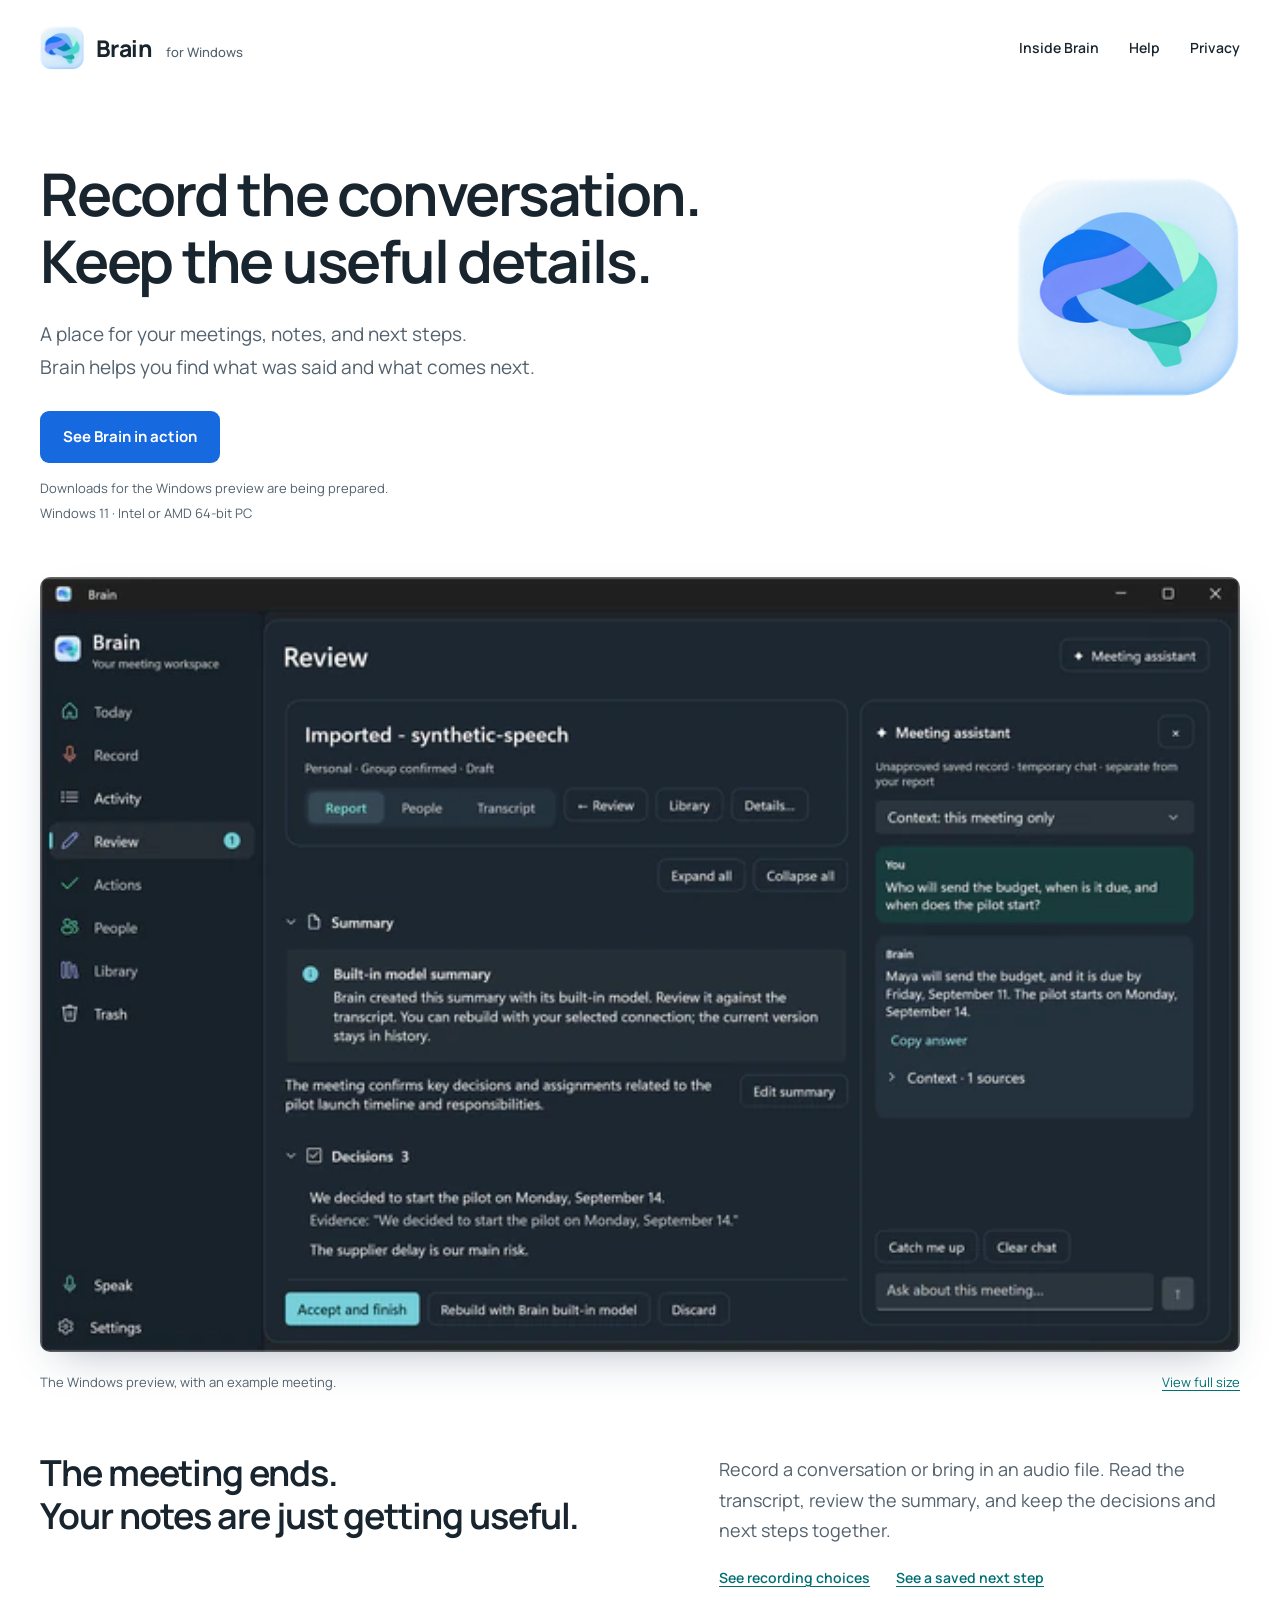
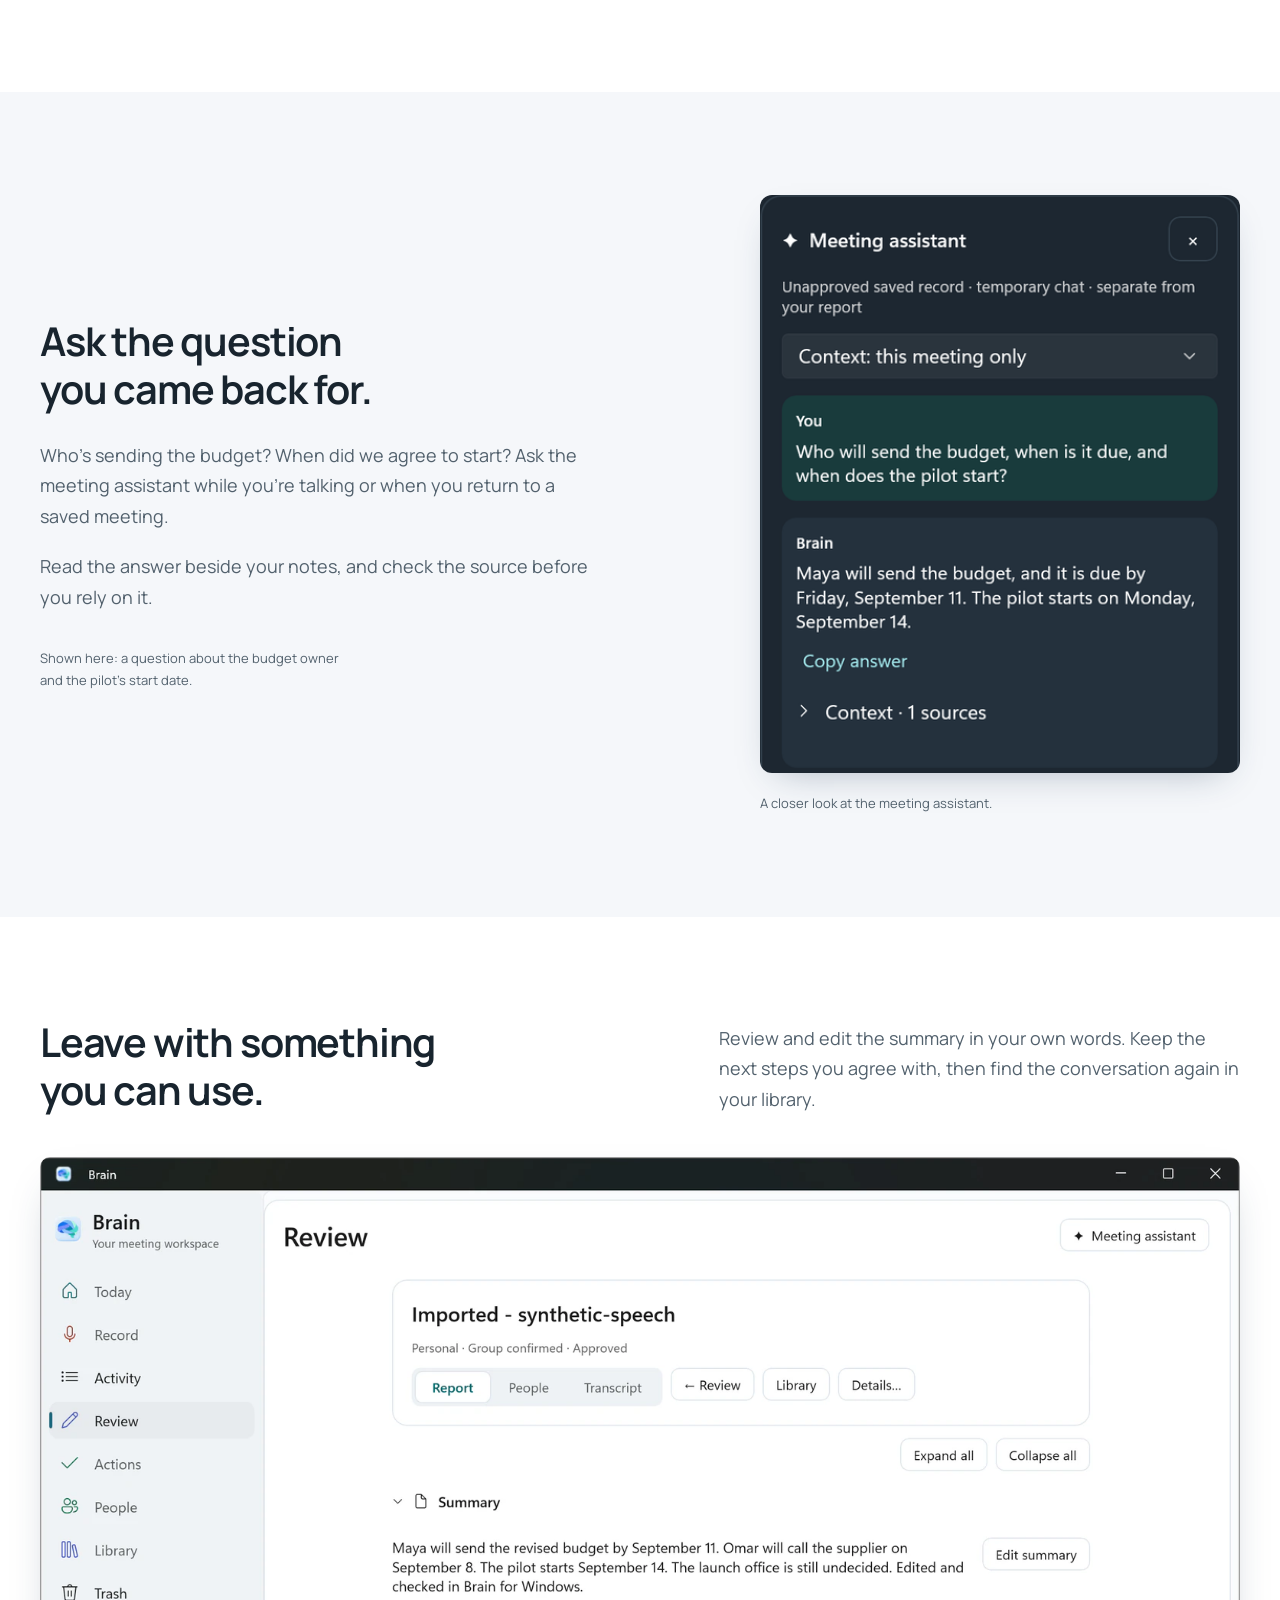
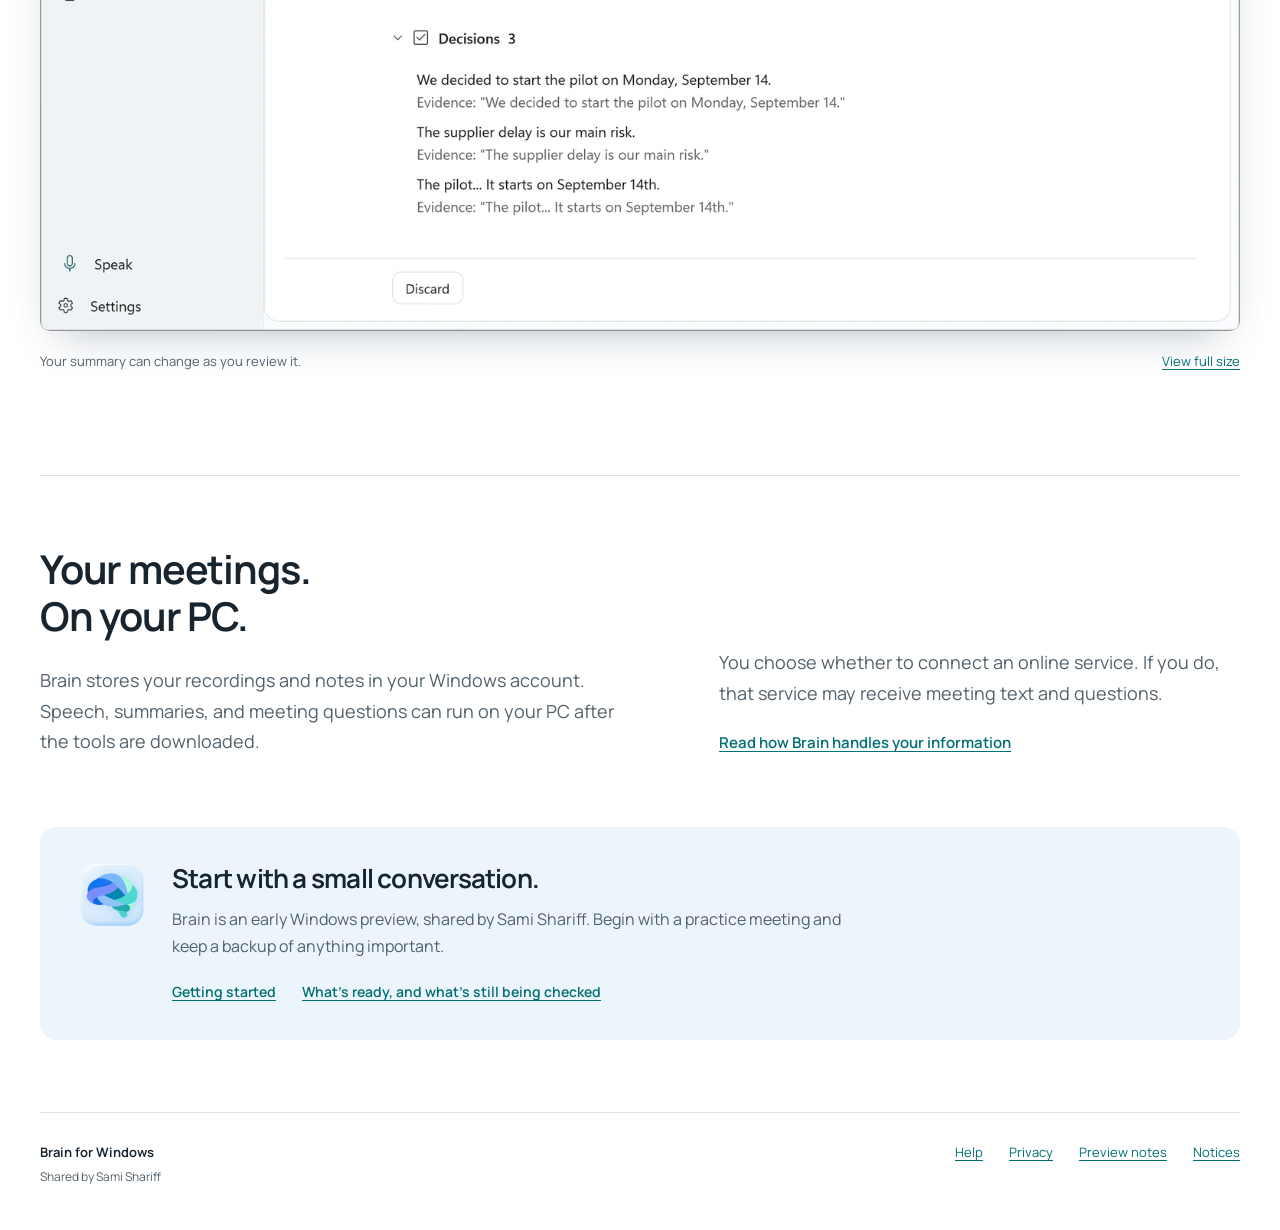
==== index.html @ d519afa0 "Showcase Brain with original branding and real Windows screenshots" ====
<!doctype html>
<html lang="en">
<head>
  <meta charset="utf-8">
  <meta name="viewport" content="width=device-width,initial-scale=1">
  <meta name="color-scheme" content="light">
  <meta name="theme-color" content="#FFFFFF">
  <meta name="description" content="Record conversations, review the notes, and ask your meetings a question. Meet Brain, your meeting workspace for Windows.">
  <meta property="og:title" content="Brain for Windows">
  <meta property="og:description" content="Record the conversation. Keep the useful details. A look inside Brain for Windows.">
  <meta property="og:type" content="website">
  <meta property="og:url" content="https://samishariff.github.io/Brain-Windows-Releases/">
  <meta property="og:image" content="https://samishariff.github.io/Brain-Windows-Releases/assets/brain-social.png">
  <meta property="og:image:alt" content="The blue and teal Brain logo beside Brain for Windows">
  <meta name="twitter:card" content="summary_large_image">
  <title>Brain for Windows — Your meeting workspace</title>
  <link rel="icon" type="image/png" sizes="32x32" href="assets/favicon-32.png">
  <link rel="apple-touch-icon" href="assets/apple-touch-icon.png">
  <link rel="preload" href="assets/manrope-variable.woff2" as="font" type="font/woff2" crossorigin>
  <link rel="stylesheet" href="style.css">
</head>
<body data-site-mode="holding">
  <a class="skip-link" href="#main">Skip to content</a>
  <header class="site-header wrap">
    <a class="brand" href="index.html" aria-label="Brain for Windows home"><img src="assets/brain-icon-96.png" width="44" height="44" alt=""><span>Brain <span class="brand-platform">for Windows</span></span></a>
    <nav aria-label="Main navigation"><a href="#inside-brain">Inside Brain</a><a href="help.html">Help</a><a href="privacy.html">Privacy</a></nav>
  </header>
  <main id="main">
    <div class="wrap"></div>
    <section class="hero wrap" aria-labelledby="hero-title">
      <div class="hero-copy">
        <h1 id="hero-title">Record the conversation.<br>Keep the useful details.</h1>
        <p class="hero-intro">A place for your meetings, notes, and next steps.<br class="desktop-break"> Brain helps you find what was said and what comes next.</p>
        <div class="hero-actions"><a class="button" href="index.html#inside-brain">See Brain in action</a></div>
        <div class="release-state"><p class="release-status">Downloads for the Windows preview are being prepared.</p><p class="muted">Windows 11 &middot; Intel or AMD 64-bit PC</p></div>
      </div>
      <img class="hero-logo" src="assets/brain-icon-512.png" srcset="assets/brain-icon-256.png 256w, assets/brain-icon-512.png 512w" sizes="(max-width: 700px) 112px, 224px" width="224" height="224" alt="Brain’s blue and teal ribbon logo" fetchpriority="high">
    </section>
    <section class="product-view wrap" id="inside-brain" aria-label="Inside Brain for Windows">
      <figure class="app-figure">
        <a class="screenshot-link" href="assets/meeting-chat-1568.webp" aria-label="Open the full-size screenshot of Brain’s meeting report and chat">
          <img class="app-screenshot" src="assets/meeting-chat-1000.webp" srcset="assets/meeting-chat-640.webp 640w, assets/meeting-chat-1000.webp 1000w, assets/meeting-chat-1568.webp 1568w" sizes="(max-width: 1248px) calc(100vw - 48px), 1200px" width="1568" height="1012" alt="Brain’s Windows app with a meeting summary, decisions, and a chat answer identifying who will send the budget and when it is due." fetchpriority="high">
        </a>
        <figcaption><span>The Windows preview, with an example meeting.</span><a href="assets/meeting-chat-1568.webp">View full size</a></figcaption>
      </figure>
      <div class="product-intro">
        <h2>The meeting ends.<br>Your notes are just getting useful.</h2>
        <div><p>Record a conversation or bring in an audio file. Read the transcript, review the summary, and keep the decisions and next steps together.</p><div class="closing-links"><a href="assets/meeting-record-1568.webp">See recording choices</a><a href="assets/meeting-actions-1568.webp">See a saved next step</a></div></div>
      </div>
    </section>
    <section class="chat-section" aria-labelledby="chat-title">
      <div class="feature-layout wrap">
        <div class="feature-copy">
          <h2 id="chat-title">Ask the question<br>you came back for.</h2>
          <p>Who’s sending the budget? When did we agree to start? Ask the meeting assistant while you’re talking or when you return to a saved meeting.</p>
          <p>Read the answer beside your notes, and check the source before you rely on it.</p>
          <p class="detail-caption">Shown here: a question about the budget owner and the pilot’s start date.</p>
        </div>
        <figure class="detail-figure">
          <a class="screenshot-link" href="assets/meeting-chat-detail.webp" aria-label="Open a full-size detail of the meeting assistant"><img class="chat-detail" src="assets/meeting-chat-detail.webp" width="458" height="552" alt="An example meeting question and Brain’s answer: Maya will send the budget by September 11; the pilot starts September 14." loading="lazy" decoding="async"></a>
          <figcaption>A closer look at the meeting assistant.</figcaption>
        </figure>
      </div>
    </section>
    <section class="notes-section wrap" aria-labelledby="notes-title">
      <div class="section-heading"><h2 id="notes-title">Leave with something<br>you can use.</h2><p>Review and edit the summary in your own words. Keep the next steps you agree with, then find the conversation again in your library.</p></div>
      <figure class="app-figure summary-figure">
        <a class="screenshot-link" href="assets/meeting-summary-1568.webp" aria-label="Open the full-size screenshot of a saved meeting summary"><img class="app-screenshot" src="assets/meeting-summary-1000.webp" srcset="assets/meeting-summary-640.webp 640w, assets/meeting-summary-1000.webp 1000w, assets/meeting-summary-1568.webp 1568w" sizes="(max-width: 1248px) calc(100vw - 48px), 1200px" width="1568" height="1012" alt="A saved example meeting in Brain, with an editable summary and decisions linked to transcript evidence." loading="lazy" decoding="async"></a>
        <figcaption><span>Your summary can change as you review it.</span><a href="assets/meeting-summary-1568.webp">View full size</a></figcaption>
      </figure>
    </section>
    <section class="privacy-section wrap" aria-labelledby="privacy-title">
      <div><h2 id="privacy-title">Your meetings.<br>On your PC.</h2><p>Brain stores your recordings and notes in your Windows account. Speech, summaries, and meeting questions can run on your PC after the tools are downloaded.</p></div>
      <div class="privacy-detail"><p>You choose whether to connect an online service. If you do, that service may receive meeting text and questions.</p><a class="text-link" href="privacy.html">Read how Brain handles your information</a></div>
    </section>
    <section class="closing-section wrap" aria-labelledby="start-title">
      <img src="assets/brain-icon-96.png" width="64" height="64" alt="" loading="lazy">
      <div><h2 id="start-title">Start with a small conversation.</h2><p>Brain is an early Windows preview, shared by Sami Shariff. Begin with a practice meeting and keep a backup of anything important.</p><div class="closing-links"><a href="help.html">Getting started</a><a href="release-notes.html">What’s ready, and what’s still being checked</a></div></div>
    </section>
  </main>
  <footer class="site-footer wrap"><p>Brain for Windows<span>Shared by Sami Shariff</span></p><nav aria-label="Footer navigation"><a href="help.html">Help</a><a href="privacy.html">Privacy</a><a href="release-notes.html">Preview notes</a><a href="THIRD_PARTY_NOTICES.md">Notices</a></nav></footer>
</body>
</html>
---- style.css ----
@font-face {
  font-family: Manrope;
  src: url("assets/manrope-variable.woff2") format("woff2");
  font-weight: 200 800;
  font-style: normal;
  font-display: swap;
}
:root {
  color-scheme: light;
  font-family: Manrope, "Segoe UI", sans-serif;
  color: #18242e;
  background: #fff;
  font-synthesis: none;
  --ink: #18242e;
  --muted: #52616d;
  --blue: #1769e0;
  --teal: #006f73;
  --line: #dce3e9;
  --wash: #f5f7fa;
  --space: clamp(64px, 8vw, 112px);
  scroll-padding-top: 24px;
  scrollbar-color: #97a7b5 #f5f7fa;
}
* { box-sizing: border-box; }
body { margin: 0; font-size: 18px; line-height: 1.7; }
::selection { color: #112a45; background: #cce3ff; }
img { display: block; max-width: 100%; height: auto; }
a { color: var(--teal); text-underline-offset: .22em; text-decoration-thickness: 1px; }
a:hover { color: #134faf; }
a:focus-visible, summary:focus-visible { outline: 3px solid var(--blue); outline-offset: 5px; border-radius: 4px; }
p, h1, h2, h3, figure { margin: 0; }
p { max-width: 68ch; }
h1, h2, h3 { text-wrap: balance; }
h1 { font-size: clamp(42px, 4.6vw, 64px); line-height: 1.14; letter-spacing: -.038em; font-weight: 650; }
h2 { font-size: clamp(30px, 3.1vw, 44px); line-height: 1.2; letter-spacing: -.03em; font-weight: 650; }
h3 { font-size: 23px; line-height: 1.35; letter-spacing: -.02em; font-weight: 650; }
.wrap { width: min(1200px, calc(100% - 80px)); margin-inline: auto; }
.skip-link { position: absolute; z-index: 10; left: 24px; top: -100px; padding: 10px 18px; background: #fff; }
.skip-link:focus { top: 12px; }
.site-header { min-height: 96px; display: flex; align-items: center; justify-content: space-between; gap: 28px; }
.brand { display: flex; align-items: center; gap: 12px; color: var(--ink); text-decoration: none; font-size: 23px; line-height: 1.25; font-weight: 750; letter-spacing: -.025em; flex-shrink: 0; }
.brand img { flex-shrink: 0; }
.brand-platform { font-size: 13px; font-weight: 500; letter-spacing: 0; color: var(--muted); margin-left: 9px; }
.site-header nav { display: flex; align-items: center; gap: 30px; font-size: 14px; font-weight: 600; }
.site-header nav a { display: inline-flex; min-height: 44px; align-items: center; color: var(--ink); text-decoration: none; }
.site-header nav a:hover, .site-header nav a[aria-current="page"] { color: var(--blue); text-decoration: underline; }
.hero { display: grid; grid-template-columns: minmax(0, 1fr) 224px; gap: 56px; align-items: start; padding-block: 64px 54px; }
.hero-logo { margin-top: 16px; }
.hero-intro { color: var(--muted); font-size: 19px; line-height: 1.7; margin-top: 24px; max-width: 660px; }
.hero-actions { display: flex; align-items: center; flex-wrap: wrap; gap: 18px; margin-top: 28px; }
.button { display: inline-flex; align-items: center; justify-content: center; min-height: 52px; padding: 12px 23px; color: #fff; background: var(--blue); border-radius: 9px; text-decoration: none; font-size: 15px; line-height: 1.6; font-weight: 700; transition: background-color 140ms ease-out; }
.button:hover { color: #fff; background: #1355b7; }
.button.unavailable { background: #e6edf5; color: #43556a; }
.release-state { margin-top: 15px; color: var(--muted); font-size: 13px; line-height: 1.6; }
.release-state p + p { margin-top: 4px; }
.release-state .version-details { font-size: 12px; }
.preview-notice { margin-block: 20px; padding: 20px 24px; border-radius: 12px; background: #eef4fc; color: #254567; font-size: 15px; }
.preview-notice strong { display: block; margin-bottom: 5px; }
.product-view { scroll-margin-top: 24px; }
.screenshot-link { display: block; border-radius: 10px; }
.app-screenshot { width: 100%; border-radius: 10px; box-shadow: 0 18px 42px -20px #213a5860; }
figcaption { display: flex; justify-content: space-between; flex-wrap: wrap; column-gap: 20px; row-gap: 8px; margin-top: 20px; color: var(--muted); font-size: 13px; line-height: 1.65; }
figcaption a { flex-shrink: 0; }
.product-intro { display: grid; grid-template-columns: 1.15fr 1fr; gap: 80px; align-items: start; padding-block: 58px var(--space); }
.product-intro h2 { font-size: clamp(28px, 2.8vw, 37px); }
.product-intro p { color: var(--muted); padding-top: 3px; }
.chat-section { background: var(--wash); padding-block: var(--space); }
.feature-layout { display: grid; grid-template-columns: 1fr 1fr; align-items: center; gap: clamp(40px, 7vw, 110px); }
.feature-copy h2 { margin-bottom: 26px; }
.feature-copy p { color: var(--muted); }
.feature-copy p + p { margin-top: 20px; }
.feature-copy .detail-caption { font-size: 13px; max-width: 40ch; margin-top: 34px; }
.detail-figure { width: 100%; max-width: 480px; justify-self: end; }
.chat-detail { width: 100%; border-radius: 12px; box-shadow: 0 14px 36px -18px #213a5860; }
.notes-section { padding-block: var(--space); }
.section-heading { display: grid; grid-template-columns: 1.15fr 1fr; gap: 80px; align-items: end; margin-bottom: 42px; }
.section-heading p { color: var(--muted); }
.privacy-section { border-top: 1px solid var(--line); display: grid; grid-template-columns: 1.15fr 1fr; gap: 80px; padding-block: 70px; }
.privacy-section h2 { margin-bottom: 24px; }
.privacy-section p { color: var(--muted); }
.privacy-detail { align-self: end; }
.privacy-detail .text-link { display: inline-block; margin-top: 22px; font-size: 15px; font-weight: 600; }
.closing-section { display: flex; align-items: flex-start; gap: 28px; padding: 36px 40px; background: #edf5fc; border-radius: 16px; margin-bottom: 72px; }
.closing-section img { flex-shrink: 0; }
.closing-section h2 { font-size: 26px; margin-bottom: 12px; }
.closing-section p { font-size: 16px; color: var(--muted); max-width: 70ch; }
.closing-links { display: flex; flex-wrap: wrap; column-gap: 26px; row-gap: 12px; margin-top: 20px; font-size: 14px; font-weight: 600; }
.site-footer { display: flex; justify-content: space-between; align-items: flex-start; gap: 32px; border-top: 1px solid var(--line); padding-block: 28px 42px; font-size: 13px; }
.site-footer p { font-weight: 650; }
.site-footer p span { display: block; color: var(--muted); font-size: 12px; font-weight: 400; margin-top: 4px; }
.site-footer nav { display: flex; flex-wrap: wrap; column-gap: 26px; row-gap: 12px; }
.site-footer nav a { min-height: 32px; }
/* Reading pages share the identity with a quieter composition. */
.reading-header { padding-top: 64px; padding-bottom: 44px; max-width: 840px; }
.reading-header h1 { font-size: clamp(40px, 4.2vw, 58px); }
.reading-header .intro { font-size: 20px; color: var(--muted); margin-top: 23px; max-width: 57ch; }
.reading-layout { display: grid; grid-template-columns: 210px minmax(0, 1fr); column-gap: 72px; padding-bottom: 80px; }
.contents { align-self: start; position: sticky; top: 28px; padding-top: 5px; }
.contents p { font-size: 13px; font-weight: 700; margin-bottom: 12px; }
.contents nav { display: flex; flex-direction: column; align-items: flex-start; gap: 2px; }
.contents a { display: inline-flex; align-items: center; padding-block: 8px; font-size: 14px; text-decoration: none; }
.contents a:hover { text-decoration: underline; }
.reading { max-width: 760px; }
.reading section { padding-block: 34px; border-top: 1px solid var(--line); scroll-margin-top: 28px; }
.reading section:first-child { padding-top: 0; border-top: 0; }
.reading h2 { font-size: 28px; margin-bottom: 18px; }
.reading h3 { font-size: 20px; margin: 25px 0 9px; }
.reading p, .reading li { color: var(--muted); font-size: 17px; }
.reading p + p { margin-top: 17px; }
.reading strong { font-weight: 650; color: var(--ink); }
.reading ol, .reading ul { padding-left: 24px; margin: 18px 0 0; }
.reading li + li { margin-top: 12px; }
.reading .plain-note { background: var(--wash); border-radius: 12px; padding: 20px 24px; margin-top: 22px; }
.reading-header .release-state { margin-top: 22px; }
@media (min-width: 1600px) { .hero { padding-top: 76px; } }
@media (max-width: 1000px) {
  .wrap { width: calc(100% - 56px); }
  .hero { grid-template-columns: minmax(0, 1fr) 170px; gap: 32px; }
  .hero-logo { width: 170px; }
  h1 { font-size: 48px; }
  .product-intro, .section-heading, .privacy-section { gap: 40px; }
  .reading-layout { grid-template-columns: 170px minmax(0, 1fr); gap: 36px; }
  .brand-platform { display: block; font-size: 11px; margin: 2px 0 0; }
}
@media (max-width: 700px) {
  .wrap { width: calc(100% - 48px); }
  .site-header { min-height: 86px; gap: 16px; }
  .brand { font-size: 21px; gap: 8px; }
  .brand img { width: 36px; height: 36px; }
  .site-header nav { gap: 18px; font-size: 13px; }
  .site-header nav a:first-child:not([aria-current]) { display: none; }
  .hero { display: flex; flex-direction: column; gap: 24px; padding-block: 28px 40px; }
  .hero-logo { order: -1; width: 112px; height: 112px; margin-top: 0; }
  h1 { font-size: 40px; letter-spacing: -.035em; }
  .hero-intro { font-size: 17px; margin-top: 20px; }
  .desktop-break { display: none; }
  .hero-actions { margin-top: 24px; }
  .release-state { font-size: 12px; }
  .app-screenshot { border-radius: 6px; box-shadow: 0 12px 25px -15px #213a5860; }
  figcaption { margin-top: 14px; font-size: 12px; }
  .product-intro, .section-heading, .feature-layout, .privacy-section { grid-template-columns: 1fr; gap: 24px; }
  .product-intro { padding-top: 38px; }
  .product-intro p, .section-heading p, .feature-copy p, .privacy-section p { font-size: 17px; }
  .product-intro h2 { font-size: 30px; }
  .feature-layout { gap: 36px; }
  .detail-figure { max-width: 480px; justify-self: center; }
  .feature-copy .detail-caption { margin-top: 24px; }
  .section-heading { margin-bottom: 28px; }
  .privacy-section { padding-block: 48px; }
  .privacy-section h2 { margin-bottom: 20px; }
  .closing-section { gap: 20px; padding: 28px; flex-direction: column; margin-bottom: 48px; }
  .closing-section h2 { font-size: 25px; }
  .closing-section img { width: 52px; height: 52px; }
  .closing-links { flex-direction: column; gap: 14px; }
  .site-footer { flex-direction: column; gap: 22px; }
  .site-footer nav { gap: 22px; }
  .reading-header { padding-block: 36px; }
  .reading-header .intro { font-size: 18px; }
  .reading-layout { grid-template-columns: 1fr; gap: 32px; padding-bottom: 44px; }
  .contents { position: static; background: var(--wash); border-radius: 12px; padding: 20px 24px; }
  .contents nav { display: grid; grid-template-columns: 1fr 1fr; column-gap: 20px; }
  .contents a { font-size: 13px; }
  .reading section { padding-block: 28px; }
  .reading h2 { font-size: 26px; }
}
@media (max-width: 360px) {
  .wrap { width: calc(100% - 36px); }
  h1 { font-size: 35px; }
  .site-header nav { gap: 13px; }
  .hero-logo { width: 96px; height: 96px; }
  .contents nav { grid-template-columns: 1fr; }
}
@media (prefers-reduced-motion: reduce) { *, *::before, *::after { transition: none !important; scroll-behavior: auto !important; } }
@media (forced-colors: active) {
  .button { border: 1px solid ButtonText; }
  .app-screenshot, .chat-detail { border: 1px solid CanvasText; box-shadow: none; }
  .preview-notice, .closing-section, .contents { border: 1px solid CanvasText; }
}
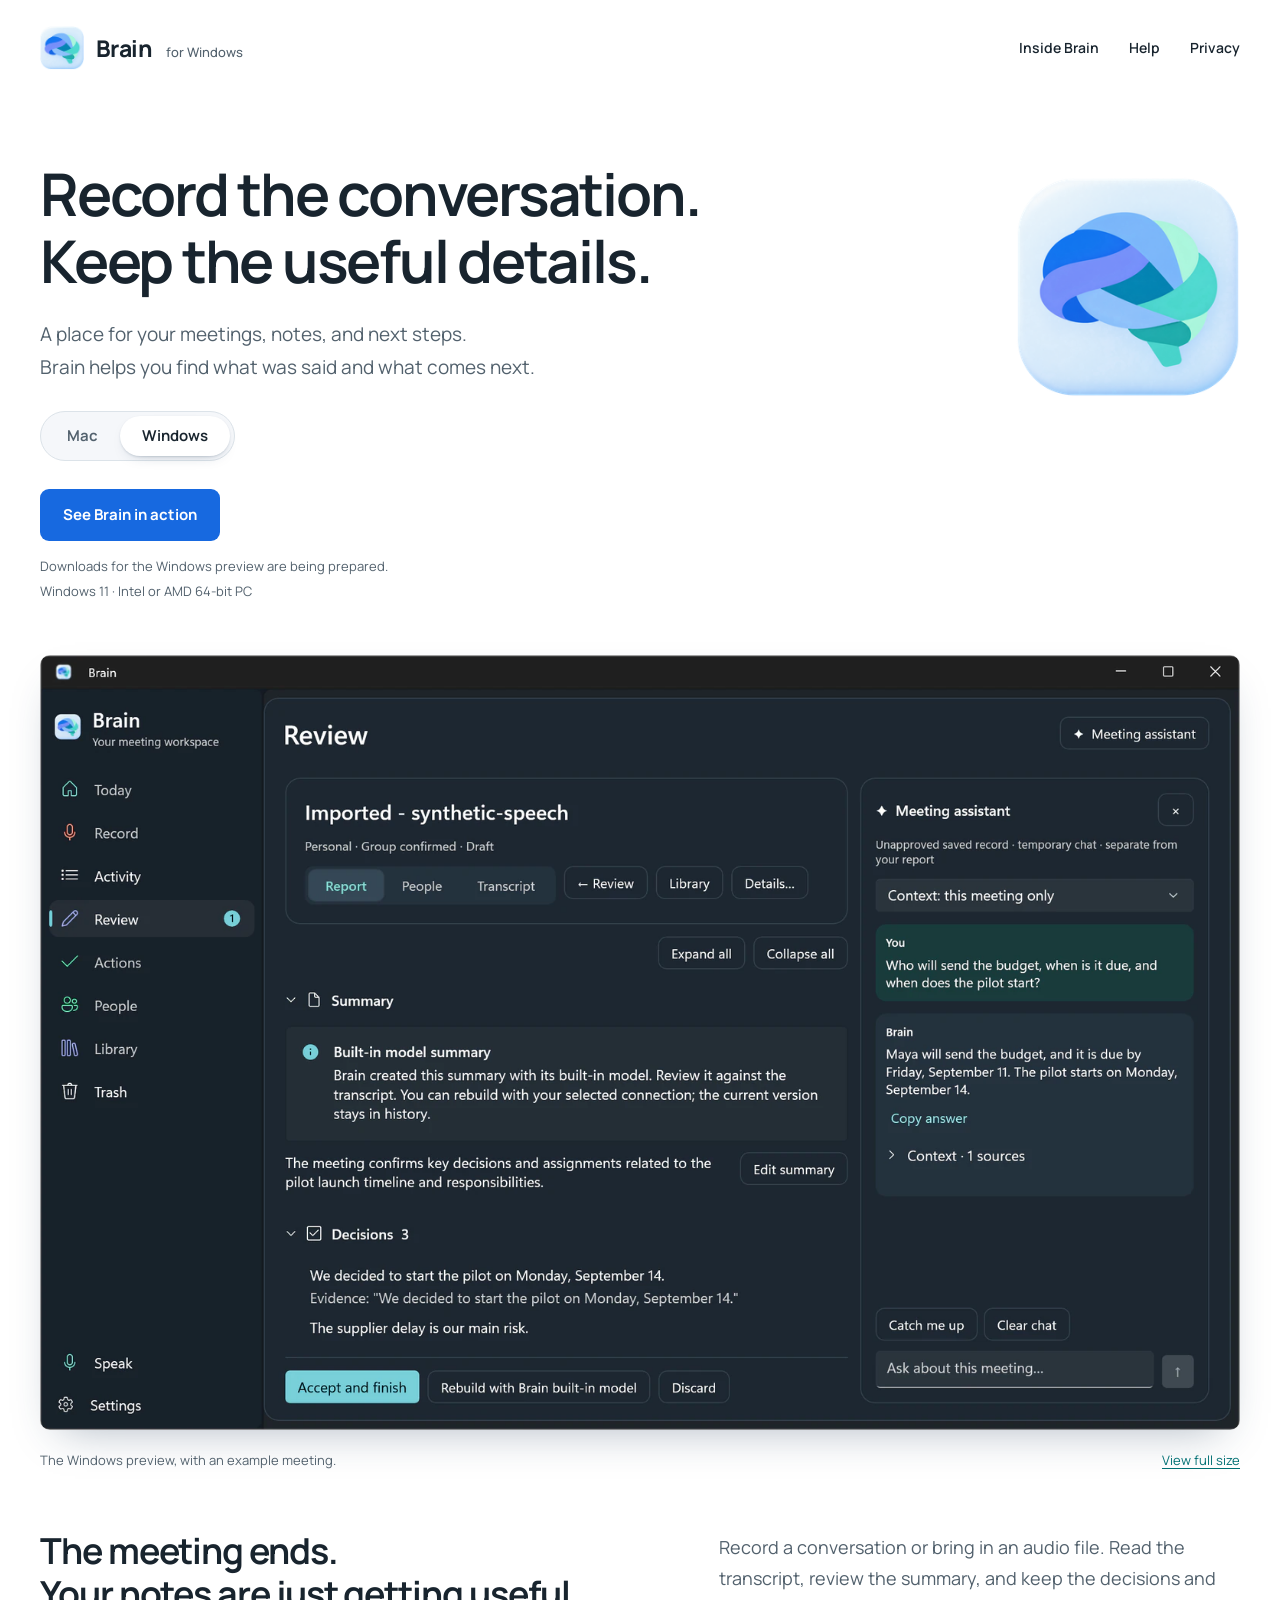
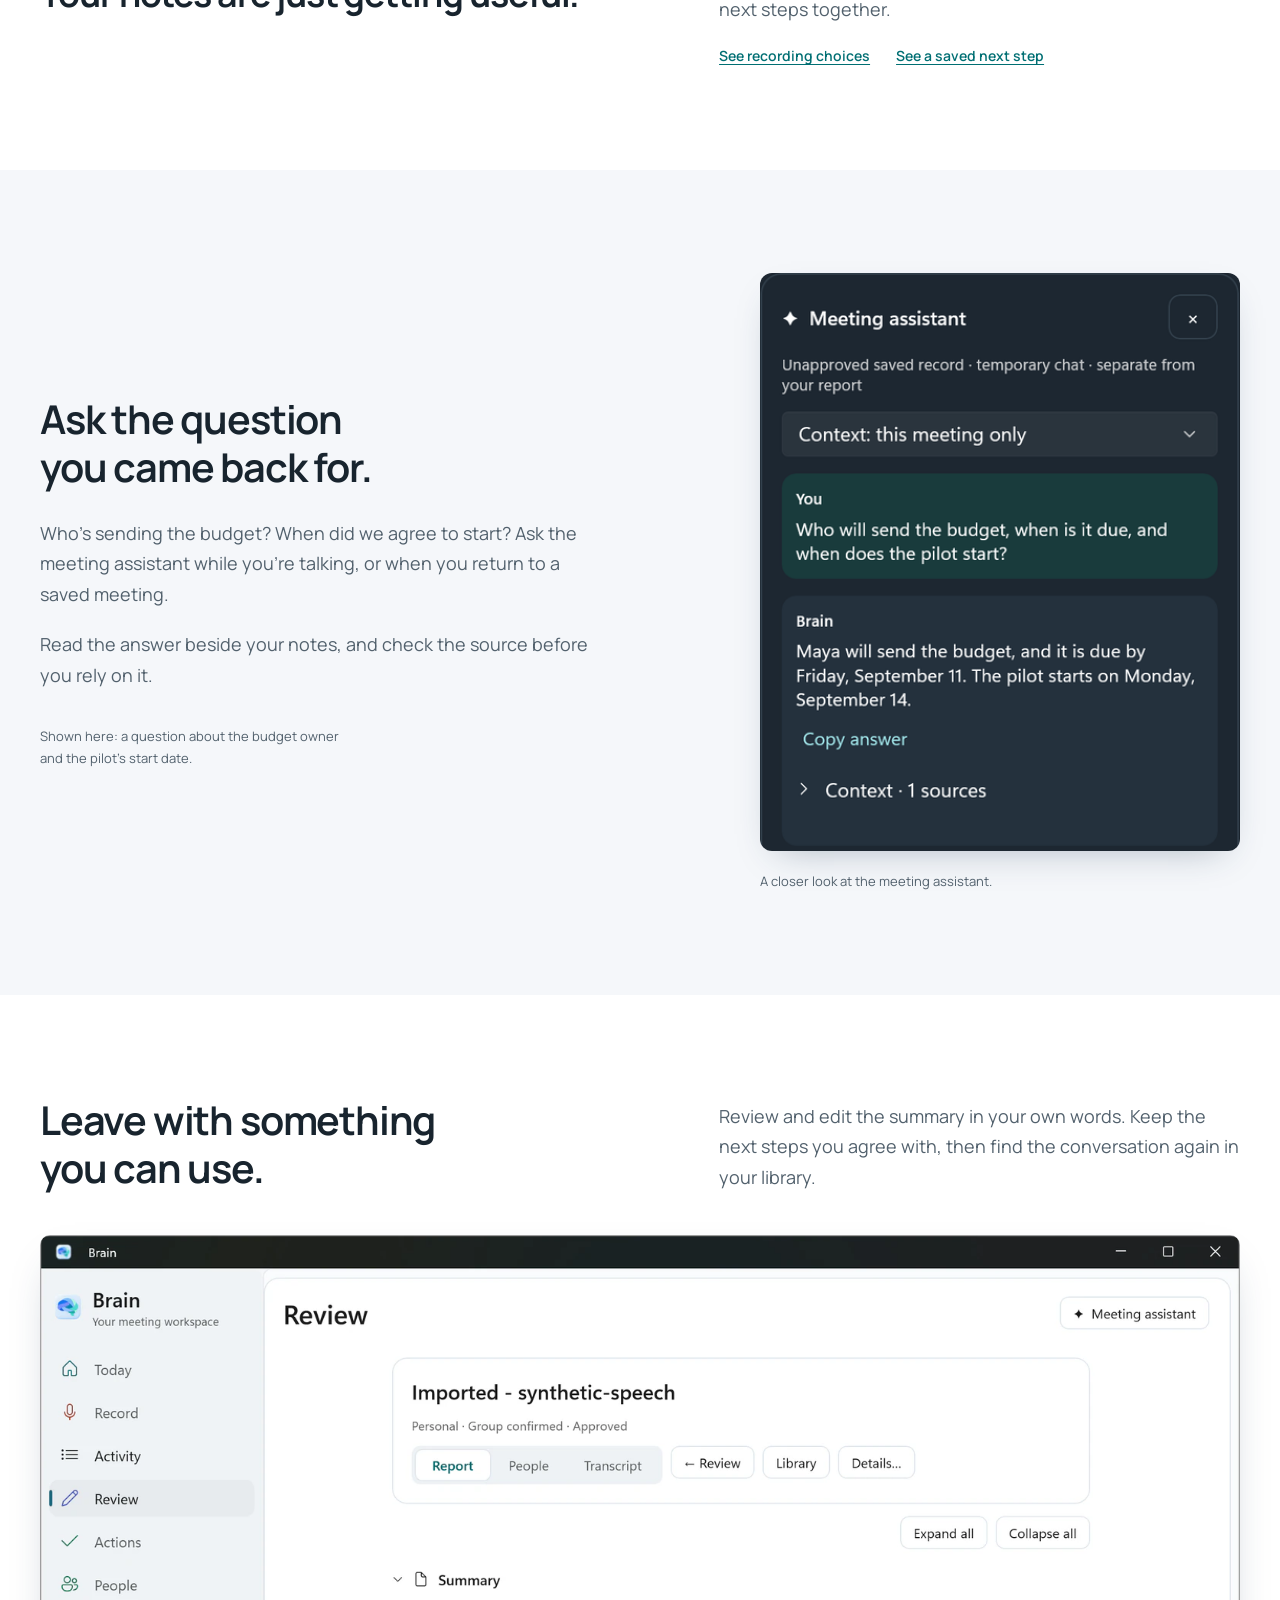
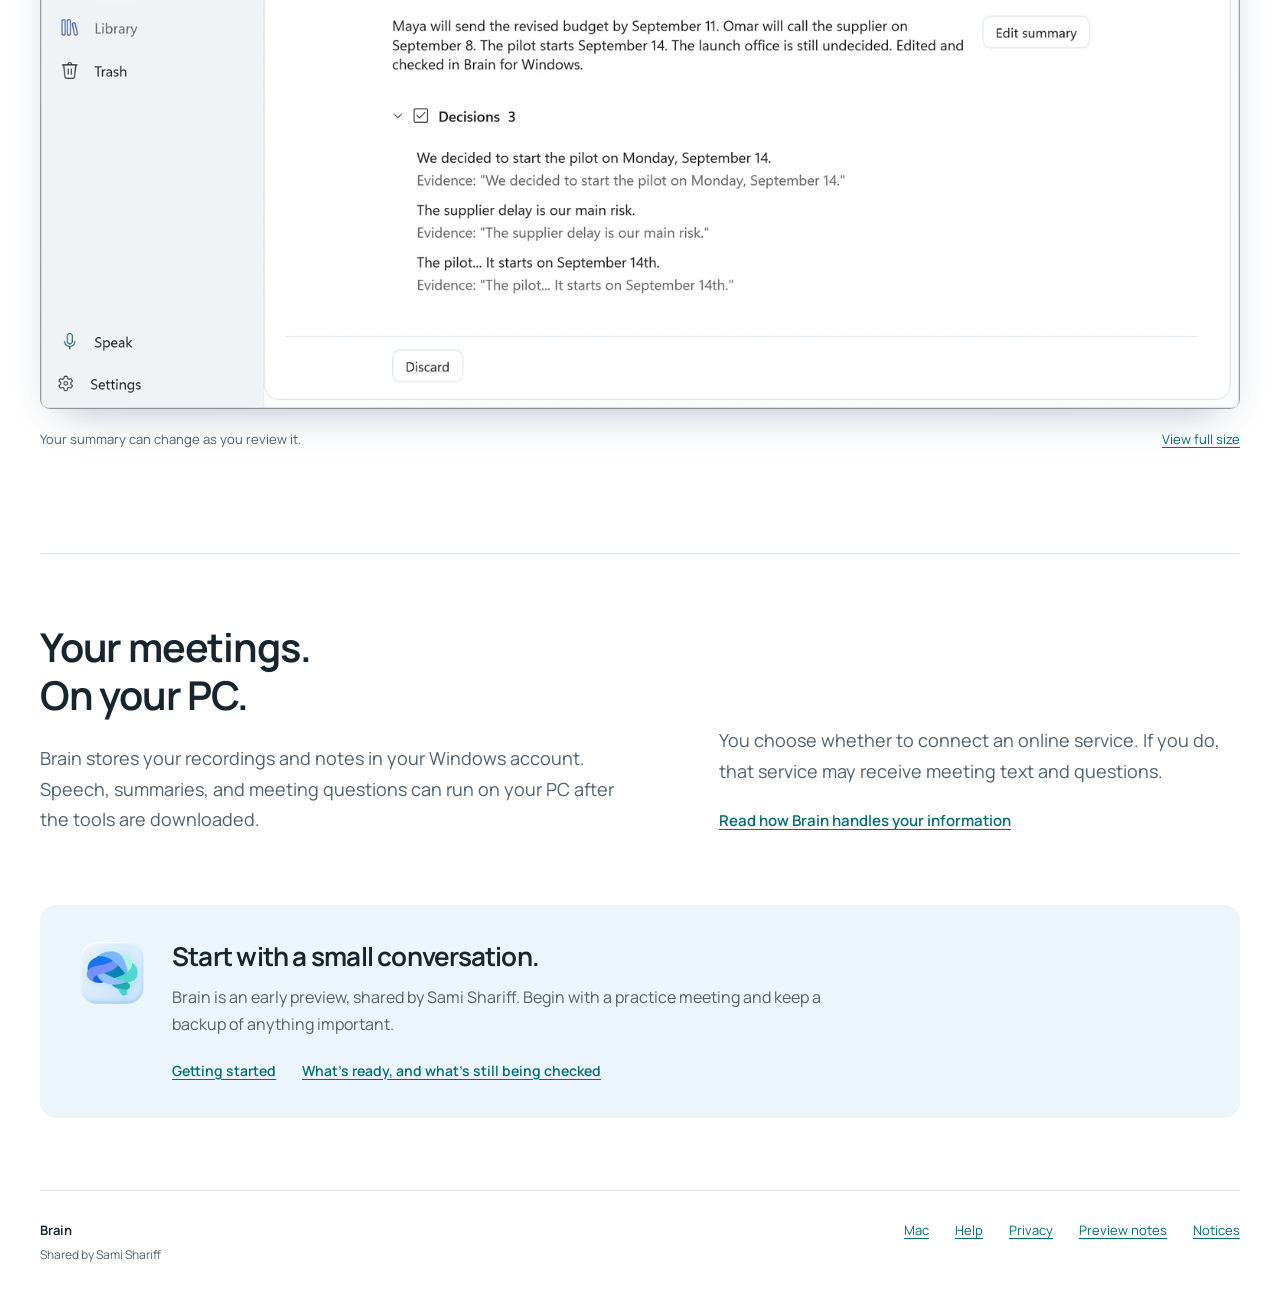
==== commit 0be82b63: "Add Brain for Mac 0.2.52: download page, Mac/Windows toggle, public release hosting The Mac app is h" ====
--- a/index.html
+++ b/index.html
@@ -5,25 +5,25 @@
   <meta name="viewport" content="width=device-width,initial-scale=1">
   <meta name="color-scheme" content="light">
   <meta name="theme-color" content="#FFFFFF">
-  <meta name="description" content="Record conversations, review the notes, and ask your meetings a question. Meet Brain, your meeting workspace for Windows.">
-  <meta property="og:title" content="Brain for Windows">
-  <meta property="og:description" content="Record the conversation. Keep the useful details. A look inside Brain for Windows.">
+  <meta name="description" content="Record conversations, review the notes, and ask your meetings a question. Meet Brain, your meeting workspace for Mac and Windows.">
+  <meta property="og:title" content="Brain — for Mac and Windows">
+  <meta property="og:description" content="Record the conversation. Keep the useful details. Brain for Mac is ready to download; the Windows preview is on its way.">
   <meta property="og:type" content="website">
   <meta property="og:url" content="https://samishariff.github.io/Brain-Windows-Releases/">
   <meta property="og:image" content="https://samishariff.github.io/Brain-Windows-Releases/assets/brain-social.png">
-  <meta property="og:image:alt" content="The blue and teal Brain logo beside Brain for Windows">
+  <meta property="og:image:alt" content="The blue and teal Brain logo">
   <meta name="twitter:card" content="summary_large_image">
-  <title>Brain for Windows — Your meeting workspace</title>
+  <title>Brain — Your meeting workspace</title>
   <link rel="icon" type="image/png" sizes="32x32" href="assets/favicon-32.png">
   <link rel="apple-touch-icon" href="assets/apple-touch-icon.png">
   <link rel="preload" href="assets/manrope-variable.woff2" as="font" type="font/woff2" crossorigin>
   <link rel="stylesheet" href="style.css">
 </head>
-<body data-site-mode="holding">
+<body data-site-mode="holding" data-platform="windows">
   <a class="skip-link" href="#main">Skip to content</a>
   <header class="site-header wrap">
-    <a class="brand" href="index.html" aria-label="Brain for Windows home"><img src="assets/brain-icon-96.png" width="44" height="44" alt=""><span>Brain <span class="brand-platform">for Windows</span></span></a>
-    <nav aria-label="Main navigation"><a href="#inside-brain">Inside Brain</a><a href="help.html">Help</a><a href="privacy.html">Privacy</a></nav>
+    <a class="brand" href="index.html" aria-label="Brain home"><img src="assets/brain-icon-96.png" width="44" height="44" alt=""><span>Brain <span class="brand-platform"><span class="platform-mac">for Mac</span><span class="platform-windows">for Windows</span></span></span></a>
+    <nav aria-label="Main navigation"><a href="#inside-brain">Inside Brain</a><a href="mac.html" class="platform-mac">Mac setup</a><a href="help.html" class="platform-windows">Help</a><a href="privacy.html">Privacy</a></nav>
   </header>
   <main id="main">
     <div class="wrap"></div>
@@ -31,13 +31,25 @@
       <div class="hero-copy">
         <h1 id="hero-title">Record the conversation.<br>Keep the useful details.</h1>
         <p class="hero-intro">A place for your meetings, notes, and next steps.<br class="desktop-break"> Brain helps you find what was said and what comes next.</p>
-        <div class="hero-actions"><a class="button" href="index.html#inside-brain">See Brain in action</a></div>
-        <div class="release-state"><p class="release-status">Downloads for the Windows preview are being prepared.</p><p class="muted">Windows 11 &middot; Intel or AMD 64-bit PC</p></div>
+        <div class="platform-toggle" role="group" aria-label="Choose your platform">
+          <button type="button" class="platform-option" data-platform-choice="mac" aria-pressed="false">Mac</button>
+          <button type="button" class="platform-option" data-platform-choice="windows" aria-pressed="true">Windows</button>
+        </div>
+        <div class="hero-actions platform-mac"><a class="button" href="https://github.com/samishariff/Brain-Windows-Releases/releases/download/mac-v0.2.52/Brain-0.2.52.dmg">Download Brain for Mac</a><a class="text-link" href="mac.html">Install guide</a></div>
+        <div class="release-state platform-mac"><p class="release-status">Version 0.2.52 &middot; Brain-0.2.52.dmg &middot; 82 MB</p><p class="muted">macOS 26 (Tahoe) or later &middot; Apple silicon Mac</p><p class="version-details">SHA-256 <code>da00b57528c2eee4fbf277e236ae8820f312a72a069d750766acdb681673e5b4</code></p></div>
+        <div class="hero-actions platform-windows"><a class="button" href="index.html#inside-brain">See Brain in action</a></div>
+        <div class="release-state platform-windows"><p class="release-status">Downloads for the Windows preview are being prepared.</p><p class="muted">Windows 11 &middot; Intel or AMD 64-bit PC</p></div>
       </div>
       <img class="hero-logo" src="assets/brain-icon-512.png" srcset="assets/brain-icon-256.png 256w, assets/brain-icon-512.png 512w" sizes="(max-width: 700px) 112px, 224px" width="224" height="224" alt="Brain’s blue and teal ribbon logo" fetchpriority="high">
     </section>
-    <section class="product-view wrap" id="inside-brain" aria-label="Inside Brain for Windows">
-      <figure class="app-figure">
+    <section class="product-view wrap" id="inside-brain" aria-label="Inside Brain">
+      <figure class="app-figure platform-mac">
+        <a class="screenshot-link" href="assets/mac-meeting-chat-1568.webp" aria-label="Open the full-size screenshot of Brain for Mac recording a Teams call with the meeting helper open">
+          <img class="app-screenshot" src="assets/mac-meeting-chat-1000.webp" srcset="assets/mac-meeting-chat-640.webp 640w, assets/mac-meeting-chat-1000.webp 1000w, assets/mac-meeting-chat-1568.webp 1568w" sizes="(max-width: 1248px) calc(100vw - 48px), 1200px" width="1568" height="1008" alt="Brain for Mac recording a Teams call: a live transcript in readable paragraphs on the left, and the meeting helper on the right catching up on the decision, an open question, and the next steps." fetchpriority="high">
+        </a>
+        <figcaption><span>Brain for Mac during a call, with an example meeting.</span><a href="assets/mac-meeting-chat-1568.webp">View full size</a></figcaption>
+      </figure>
+      <figure class="app-figure platform-windows">
         <a class="screenshot-link" href="assets/meeting-chat-1568.webp" aria-label="Open the full-size screenshot of Brain’s meeting report and chat">
           <img class="app-screenshot" src="assets/meeting-chat-1000.webp" srcset="assets/meeting-chat-640.webp 640w, assets/meeting-chat-1000.webp 1000w, assets/meeting-chat-1568.webp 1568w" sizes="(max-width: 1248px) calc(100vw - 48px), 1200px" width="1568" height="1012" alt="Brain’s Windows app with a meeting summary, decisions, and a chat answer identifying who will send the budget and when it is due." fetchpriority="high">
         </a>
@@ -45,18 +57,22 @@
       </figure>
       <div class="product-intro">
         <h2>The meeting ends.<br>Your notes are just getting useful.</h2>
-        <div><p>Record a conversation or bring in an audio file. Read the transcript, review the summary, and keep the decisions and next steps together.</p><div class="closing-links"><a href="assets/meeting-record-1568.webp">See recording choices</a><a href="assets/meeting-actions-1568.webp">See a saved next step</a></div></div>
+        <div><p>Record a conversation or bring in an audio file. Read the transcript, review the summary, and keep the decisions and next steps together.</p><div class="closing-links platform-mac"><a href="assets/mac-meeting-chat-1568.webp">See the live transcript</a><a href="assets/mac-meeting-actions-1568.webp">See a saved next step</a></div><div class="closing-links platform-windows"><a href="assets/meeting-record-1568.webp">See recording choices</a><a href="assets/meeting-actions-1568.webp">See a saved next step</a></div></div>
       </div>
     </section>
     <section class="chat-section" aria-labelledby="chat-title">
       <div class="feature-layout wrap">
         <div class="feature-copy">
           <h2 id="chat-title">Ask the question<br>you came back for.</h2>
-          <p>Who’s sending the budget? When did we agree to start? Ask the meeting assistant while you’re talking or when you return to a saved meeting.</p>
+          <p>Who’s sending the budget? When did we agree to start? Ask the meeting <span class="platform-mac">helper while the call is still going</span><span class="platform-windows">assistant while you’re talking</span>, or when you return to a saved meeting.</p>
           <p>Read the answer beside your notes, and check the source before you rely on it.</p>
-          <p class="detail-caption">Shown here: a question about the budget owner and the pilot’s start date.</p>
+          <p class="detail-caption"><span class="platform-mac">Shown here: a catch-up during a call, with the decision, the open question, and the next steps.</span><span class="platform-windows">Shown here: a question about the budget owner and the pilot’s start date.</span></p>
         </div>
-        <figure class="detail-figure">
+        <figure class="detail-figure platform-mac">
+          <a class="screenshot-link" href="assets/mac-meeting-chat-detail.webp" aria-label="Open a full-size detail of the meeting helper on Mac"><img class="chat-detail" src="assets/mac-meeting-chat-detail.webp" width="458" height="437" alt="The meeting helper on Mac answering “catch me up”: a useful next response, what to keep in mind, and a table of next steps by topic." loading="lazy" decoding="async"></a>
+          <figcaption>A closer look at the meeting helper.</figcaption>
+        </figure>
+        <figure class="detail-figure platform-windows">
           <a class="screenshot-link" href="assets/meeting-chat-detail.webp" aria-label="Open a full-size detail of the meeting assistant"><img class="chat-detail" src="assets/meeting-chat-detail.webp" width="458" height="552" alt="An example meeting question and Brain’s answer: Maya will send the budget by September 11; the pilot starts September 14." loading="lazy" decoding="async"></a>
           <figcaption>A closer look at the meeting assistant.</figcaption>
         </figure>
@@ -64,20 +80,44 @@
     </section>
     <section class="notes-section wrap" aria-labelledby="notes-title">
       <div class="section-heading"><h2 id="notes-title">Leave with something<br>you can use.</h2><p>Review and edit the summary in your own words. Keep the next steps you agree with, then find the conversation again in your library.</p></div>
-      <figure class="app-figure summary-figure">
+      <figure class="app-figure summary-figure platform-mac">
+        <a class="screenshot-link" href="assets/mac-meeting-summary-1568.webp" aria-label="Open the full-size screenshot of a meeting under review in Brain for Mac"><img class="app-screenshot" src="assets/mac-meeting-summary-1000.webp" srcset="assets/mac-meeting-summary-640.webp 640w, assets/mac-meeting-summary-1000.webp 1000w, assets/mac-meeting-summary-1568.webp 1568w" sizes="(max-width: 1248px) calc(100vw - 48px), 1200px" width="1568" height="1022" alt="An example meeting under review in Brain for Mac: an editable summary, numbered decisions with timestamps, and the accept and approval controls." loading="lazy" decoding="async"></a>
+        <figcaption><span>Your summary can change as you review it.</span><a href="assets/mac-meeting-summary-1568.webp">View full size</a></figcaption>
+      </figure>
+      <figure class="app-figure summary-figure platform-windows">
         <a class="screenshot-link" href="assets/meeting-summary-1568.webp" aria-label="Open the full-size screenshot of a saved meeting summary"><img class="app-screenshot" src="assets/meeting-summary-1000.webp" srcset="assets/meeting-summary-640.webp 640w, assets/meeting-summary-1000.webp 1000w, assets/meeting-summary-1568.webp 1568w" sizes="(max-width: 1248px) calc(100vw - 48px), 1200px" width="1568" height="1012" alt="A saved example meeting in Brain, with an editable summary and decisions linked to transcript evidence." loading="lazy" decoding="async"></a>
         <figcaption><span>Your summary can change as you review it.</span><a href="assets/meeting-summary-1568.webp">View full size</a></figcaption>
       </figure>
     </section>
     <section class="privacy-section wrap" aria-labelledby="privacy-title">
-      <div><h2 id="privacy-title">Your meetings.<br>On your PC.</h2><p>Brain stores your recordings and notes in your Windows account. Speech, summaries, and meeting questions can run on your PC after the tools are downloaded.</p></div>
+      <div><h2 id="privacy-title">Your meetings.<br>On your <span class="platform-mac">Mac</span><span class="platform-windows">PC</span>.</h2><p>Brain stores your recordings and notes in your <span class="platform-mac">Mac</span><span class="platform-windows">Windows</span> account. Speech, summaries, and meeting questions can run on your <span class="platform-mac">Mac</span><span class="platform-windows">PC</span> after the tools are downloaded.</p></div>
       <div class="privacy-detail"><p>You choose whether to connect an online service. If you do, that service may receive meeting text and questions.</p><a class="text-link" href="privacy.html">Read how Brain handles your information</a></div>
     </section>
     <section class="closing-section wrap" aria-labelledby="start-title">
       <img src="assets/brain-icon-96.png" width="64" height="64" alt="" loading="lazy">
-      <div><h2 id="start-title">Start with a small conversation.</h2><p>Brain is an early Windows preview, shared by Sami Shariff. Begin with a practice meeting and keep a backup of anything important.</p><div class="closing-links"><a href="help.html">Getting started</a><a href="release-notes.html">What’s ready, and what’s still being checked</a></div></div>
+      <div><h2 id="start-title">Start with a small conversation.</h2><p>Brain is an early preview, shared by Sami Shariff. Begin with a practice meeting and keep a backup of anything important.</p><div class="closing-links platform-mac"><a href="mac.html">Install Brain for Mac</a><a href="privacy.html">Your privacy</a></div><div class="closing-links platform-windows"><a href="help.html">Getting started</a><a href="release-notes.html">What’s ready, and what’s still being checked</a></div></div>
     </section>
   </main>
-  <footer class="site-footer wrap"><p>Brain for Windows<span>Shared by Sami Shariff</span></p><nav aria-label="Footer navigation"><a href="help.html">Help</a><a href="privacy.html">Privacy</a><a href="release-notes.html">Preview notes</a><a href="THIRD_PARTY_NOTICES.md">Notices</a></nav></footer>
+  <footer class="site-footer wrap"><p>Brain<span>Shared by Sami Shariff</span></p><nav aria-label="Footer navigation"><a href="mac.html">Mac</a><a href="help.html">Help</a><a href="privacy.html">Privacy</a><a href="release-notes.html">Preview notes</a><a href="THIRD_PARTY_NOTICES.md">Notices</a></nav></footer>
+  <script>
+  (function () {
+    var body = document.body, key = "brain-platform";
+    function apply(p) {
+      body.setAttribute("data-platform", p);
+      document.querySelectorAll("[data-platform-choice]").forEach(function (b) {
+        b.setAttribute("aria-pressed", b.getAttribute("data-platform-choice") === p ? "true" : "false");
+      });
+    }
+    var saved = null; try { saved = localStorage.getItem(key); } catch (e) {}
+    var isMac = /Mac|iPhone|iPad/.test(navigator.platform || "") || /Macintosh/.test(navigator.userAgent || "");
+    apply(saved === "mac" || saved === "windows" ? saved : (isMac ? "mac" : "windows"));
+    document.querySelectorAll("[data-platform-choice]").forEach(function (b) {
+      b.addEventListener("click", function () {
+        var p = b.getAttribute("data-platform-choice"); apply(p);
+        try { localStorage.setItem(key, p); } catch (e) {}
+      });
+    });
+  })();
+  </script>
 </body>
 </html>
--- a/style.css
+++ b/style.css
@@ -90,6 +90,17 @@
 .site-footer p span { display: block; color: var(--muted); font-size: 12px; font-weight: 400; margin-top: 4px; }
 .site-footer nav { display: flex; flex-wrap: wrap; column-gap: 26px; row-gap: 12px; }
 .site-footer nav a { min-height: 32px; }
+/* Mac / Windows: one page, one aesthetic, a segmented choice in the hero. */
+.platform-toggle { display: inline-flex; padding: 4px; margin-top: 28px; background: var(--wash); border: 1px solid var(--line); border-radius: 999px; }
+.platform-option { appearance: none; border: 0; margin: 0; min-height: 40px; padding: 8px 22px; border-radius: 999px; background: transparent; color: var(--muted); font: inherit; font-size: 15px; font-weight: 650; line-height: 1.4; cursor: pointer; transition: background-color 140ms ease-out, color 140ms ease-out; }
+.platform-option:hover { color: var(--ink); }
+.platform-option[aria-pressed="true"] { background: #fff; color: var(--ink); box-shadow: 0 1px 2px #213a5826, 0 6px 16px -10px #213a5866; }
+.platform-option:focus-visible { outline: 3px solid var(--blue); outline-offset: 2px; }
+.hero-actions .text-link { font-size: 15px; font-weight: 600; }
+.release-state code { font-family: ui-monospace, Menlo, monospace; font-size: 11px; word-break: break-all; }
+body[data-platform="mac"] .platform-windows, body[data-platform="windows"] .platform-mac { display: none !important; }
+.brand-platform .platform-mac, .brand-platform .platform-windows { display: inline; }
+@media (forced-colors: active) { .platform-toggle { border: 1px solid CanvasText; } .platform-option[aria-pressed="true"] { border: 1px solid ButtonText; } }
 /* Reading pages share the identity with a quieter composition. */
 .reading-header { padding-top: 64px; padding-bottom: 44px; max-width: 840px; }
 .reading-header h1 { font-size: clamp(40px, 4.2vw, 58px); }
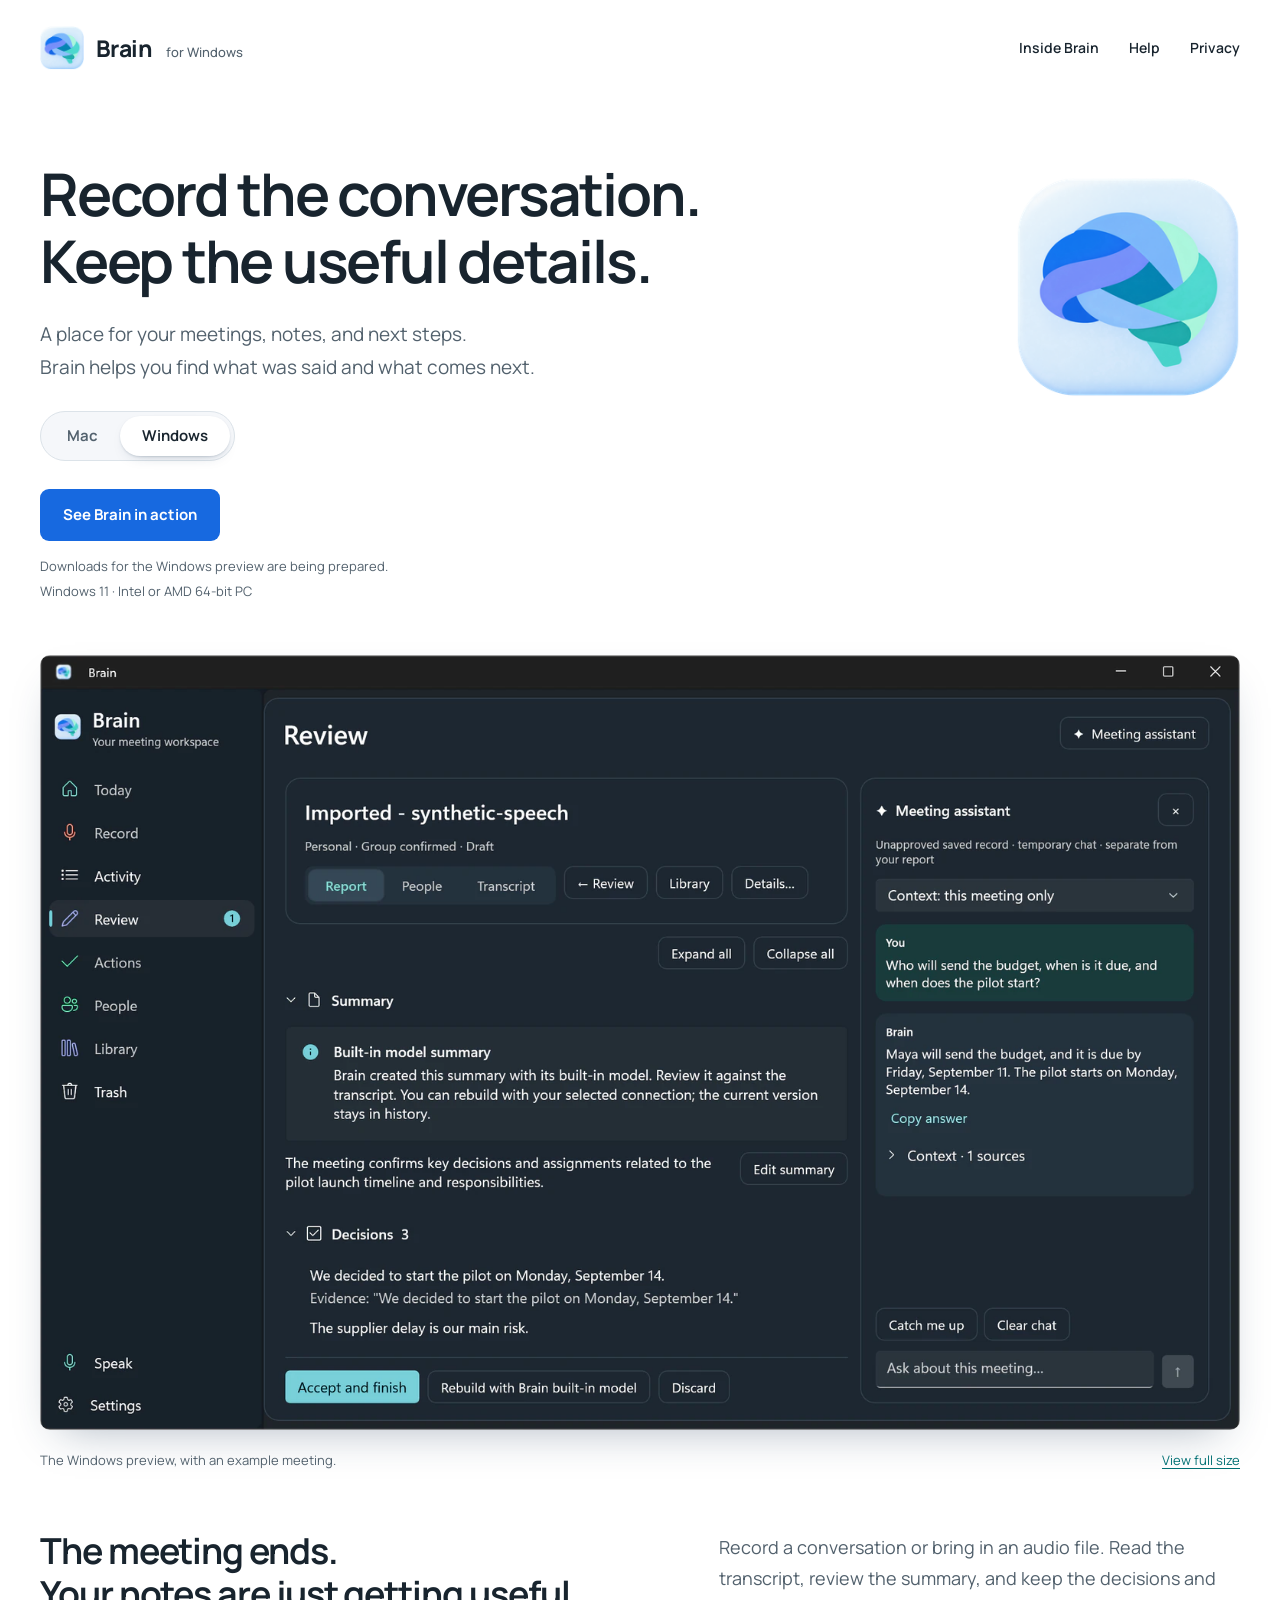
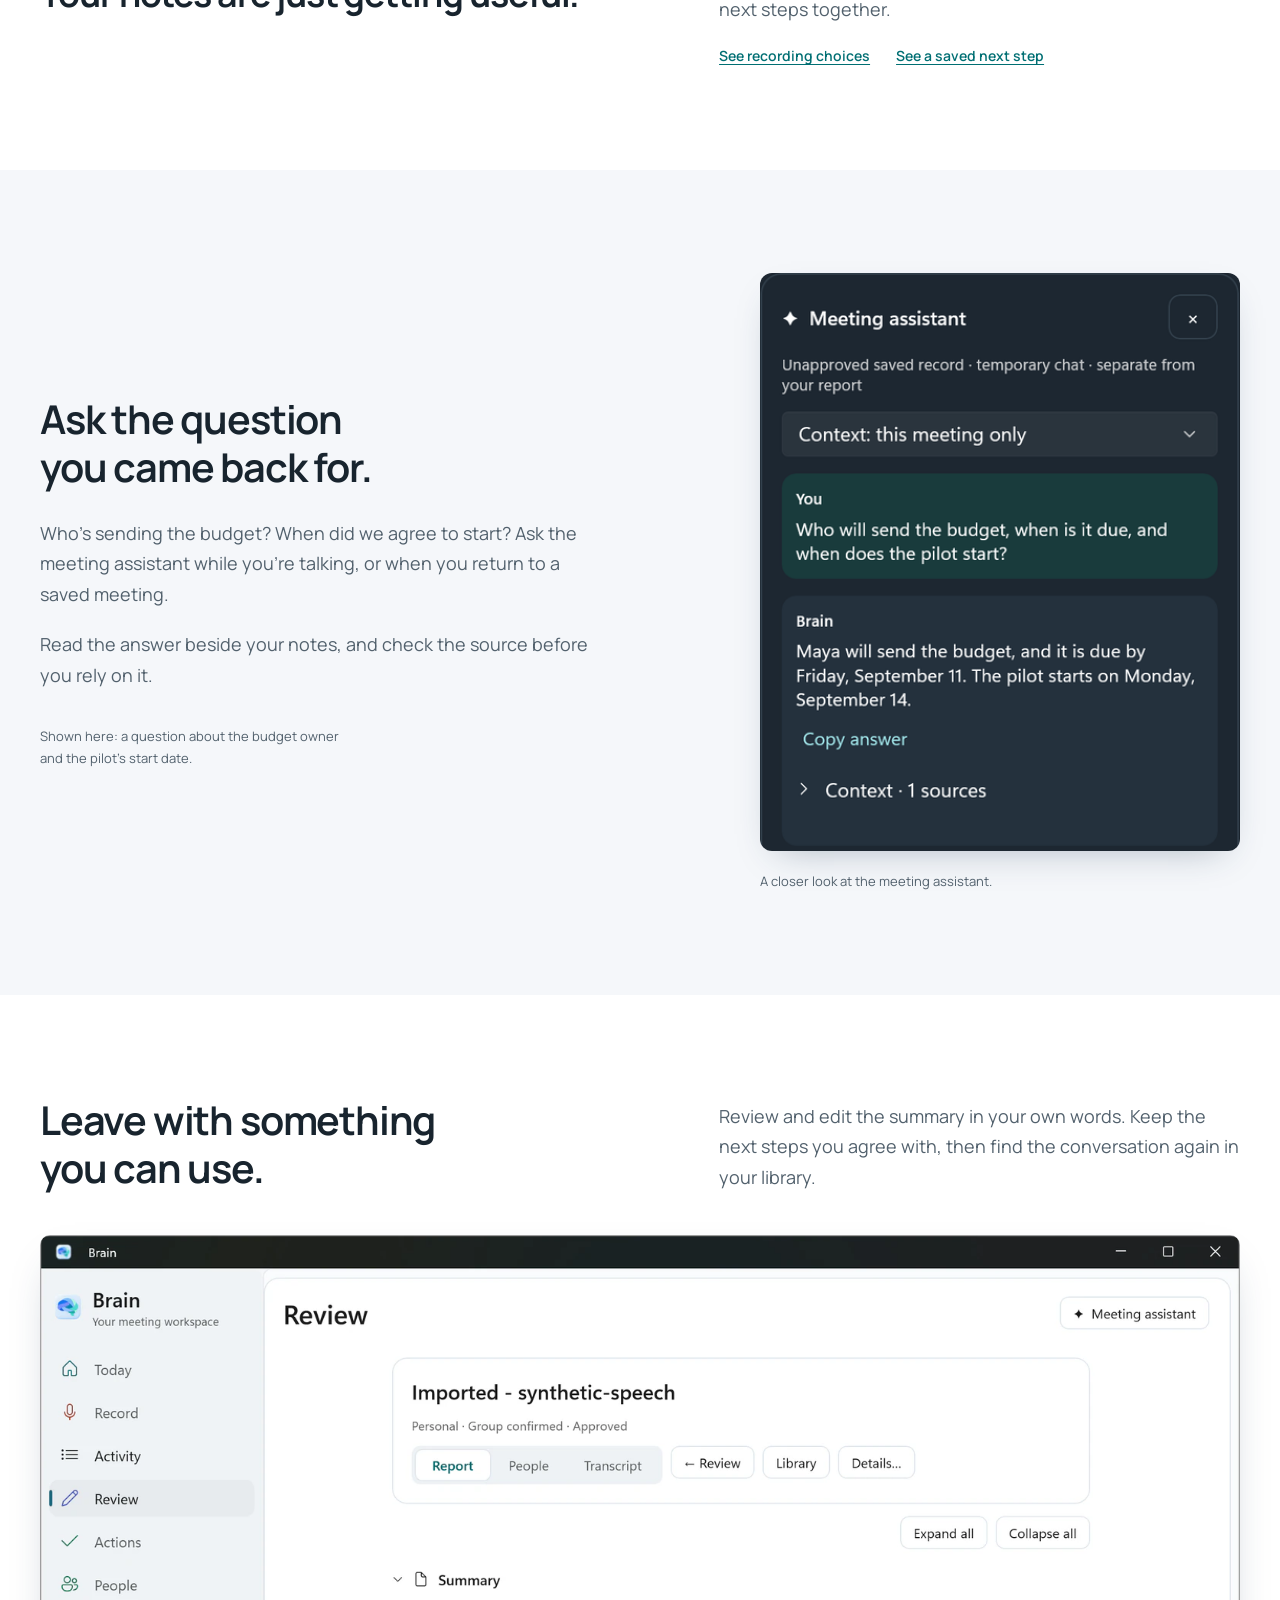
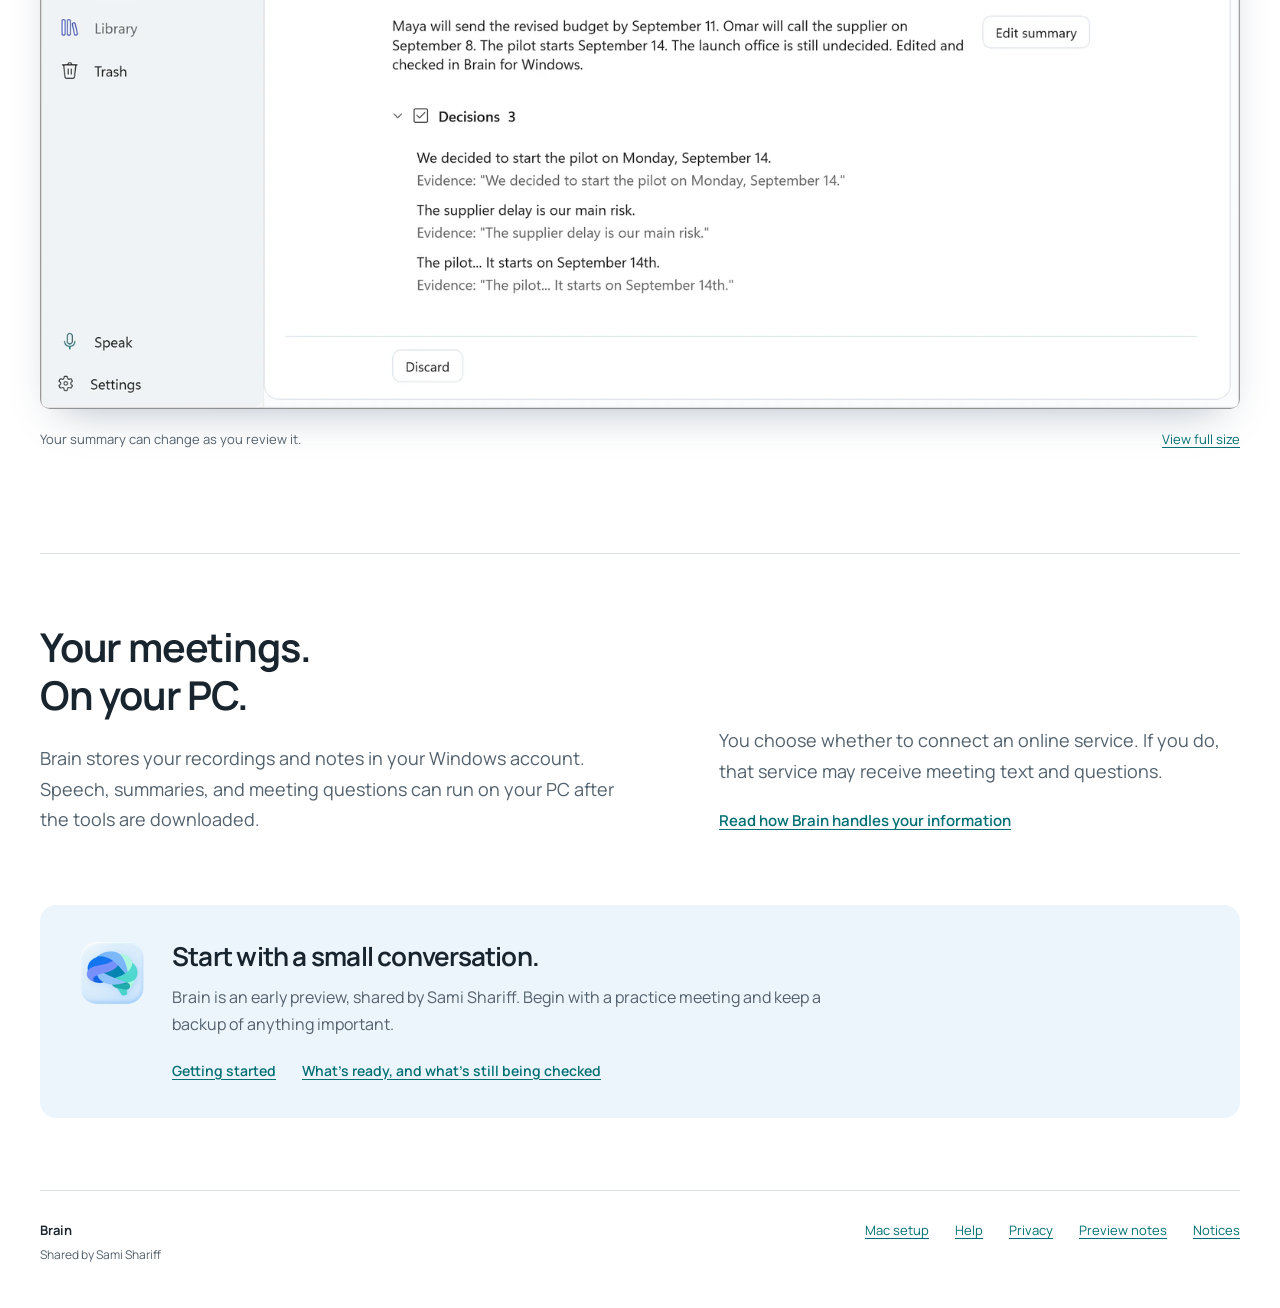
==== commit 339ee56e: "Site cleanup: hide checksum behind a disclosure, styled Notices page, consistent Mac setup links - H" ====
--- a/index.html
+++ b/index.html
@@ -35,8 +35,8 @@
           <button type="button" class="platform-option" data-platform-choice="mac" aria-pressed="false">Mac</button>
           <button type="button" class="platform-option" data-platform-choice="windows" aria-pressed="true">Windows</button>
         </div>
-        <div class="hero-actions platform-mac"><a class="button" href="https://github.com/samishariff/Brain-Windows-Releases/releases/download/mac-v0.2.52/Brain-0.2.52.dmg">Download Brain for Mac</a><a class="text-link" href="mac.html">Install guide</a></div>
-        <div class="release-state platform-mac"><p class="release-status">Version 0.2.52 &middot; Brain-0.2.52.dmg &middot; 82 MB</p><p class="muted">macOS 26 (Tahoe) or later &middot; Apple silicon Mac</p><p class="version-details">SHA-256 <code>da00b57528c2eee4fbf277e236ae8820f312a72a069d750766acdb681673e5b4</code></p></div>
+        <div class="hero-actions platform-mac"><a class="button" href="https://github.com/samishariff/Brain-Windows-Releases/releases/download/mac-v0.2.53/Brain-0.2.53.dmg">Download Brain for Mac</a><a class="text-link" href="mac.html">Install guide</a></div>
+        <div class="release-state platform-mac"><p class="release-status">Version 0.2.53 &middot; 82 MB</p><p class="muted">macOS 26 (Tahoe) or later &middot; Apple silicon Mac</p></div>
         <div class="hero-actions platform-windows"><a class="button" href="index.html#inside-brain">See Brain in action</a></div>
         <div class="release-state platform-windows"><p class="release-status">Downloads for the Windows preview are being prepared.</p><p class="muted">Windows 11 &middot; Intel or AMD 64-bit PC</p></div>
       </div>
@@ -98,7 +98,7 @@
       <div><h2 id="start-title">Start with a small conversation.</h2><p>Brain is an early preview, shared by Sami Shariff. Begin with a practice meeting and keep a backup of anything important.</p><div class="closing-links platform-mac"><a href="mac.html">Install Brain for Mac</a><a href="privacy.html">Your privacy</a></div><div class="closing-links platform-windows"><a href="help.html">Getting started</a><a href="release-notes.html">What’s ready, and what’s still being checked</a></div></div>
     </section>
   </main>
-  <footer class="site-footer wrap"><p>Brain<span>Shared by Sami Shariff</span></p><nav aria-label="Footer navigation"><a href="mac.html">Mac</a><a href="help.html">Help</a><a href="privacy.html">Privacy</a><a href="release-notes.html">Preview notes</a><a href="THIRD_PARTY_NOTICES.md">Notices</a></nav></footer>
+  <footer class="site-footer wrap"><p>Brain<span>Shared by Sami Shariff</span></p><nav aria-label="Footer navigation"><a href="mac.html">Mac setup</a><a href="help.html" class="platform-windows">Help</a><a href="privacy.html">Privacy</a><a href="release-notes.html" class="platform-windows">Preview notes</a><a href="notices.html">Notices</a></nav></footer>
   <script>
   (function () {
     var body = document.body, key = "brain-platform";
--- a/style.css
+++ b/style.css
@@ -187,3 +187,14 @@
   .app-screenshot, .chat-detail { border: 1px solid CanvasText; box-shadow: none; }
   .preview-notice, .closing-section, .contents { border: 1px solid CanvasText; }
 }
+
+.reading details.verify { margin-top: 22px; border: 1px solid var(--line); border-radius: 12px; padding: 14px 22px; }
+.reading details.verify summary { cursor: pointer; font-size: 15px; font-weight: 650; color: var(--ink); list-style: none; }
+.reading details.verify summary::-webkit-details-marker { display: none; }
+.reading details.verify summary::before { content: "+"; display: inline-block; width: 18px; color: var(--teal); font-weight: 700; }
+.reading details.verify[open] summary::before { content: "\2212"; }
+.reading details.verify p { margin-top: 12px; }
+.reading details.verify code { display: block; padding: 12px 14px; border-radius: 8px; background: var(--wash); color: var(--ink); font-size: 13px; line-height: 1.5; overflow-wrap: anywhere; }
+.reading .notice-list { list-style: none; padding-left: 0; }
+.reading .notice-list li { padding-left: 0; }
+.reading .notice-list strong { display: block; }
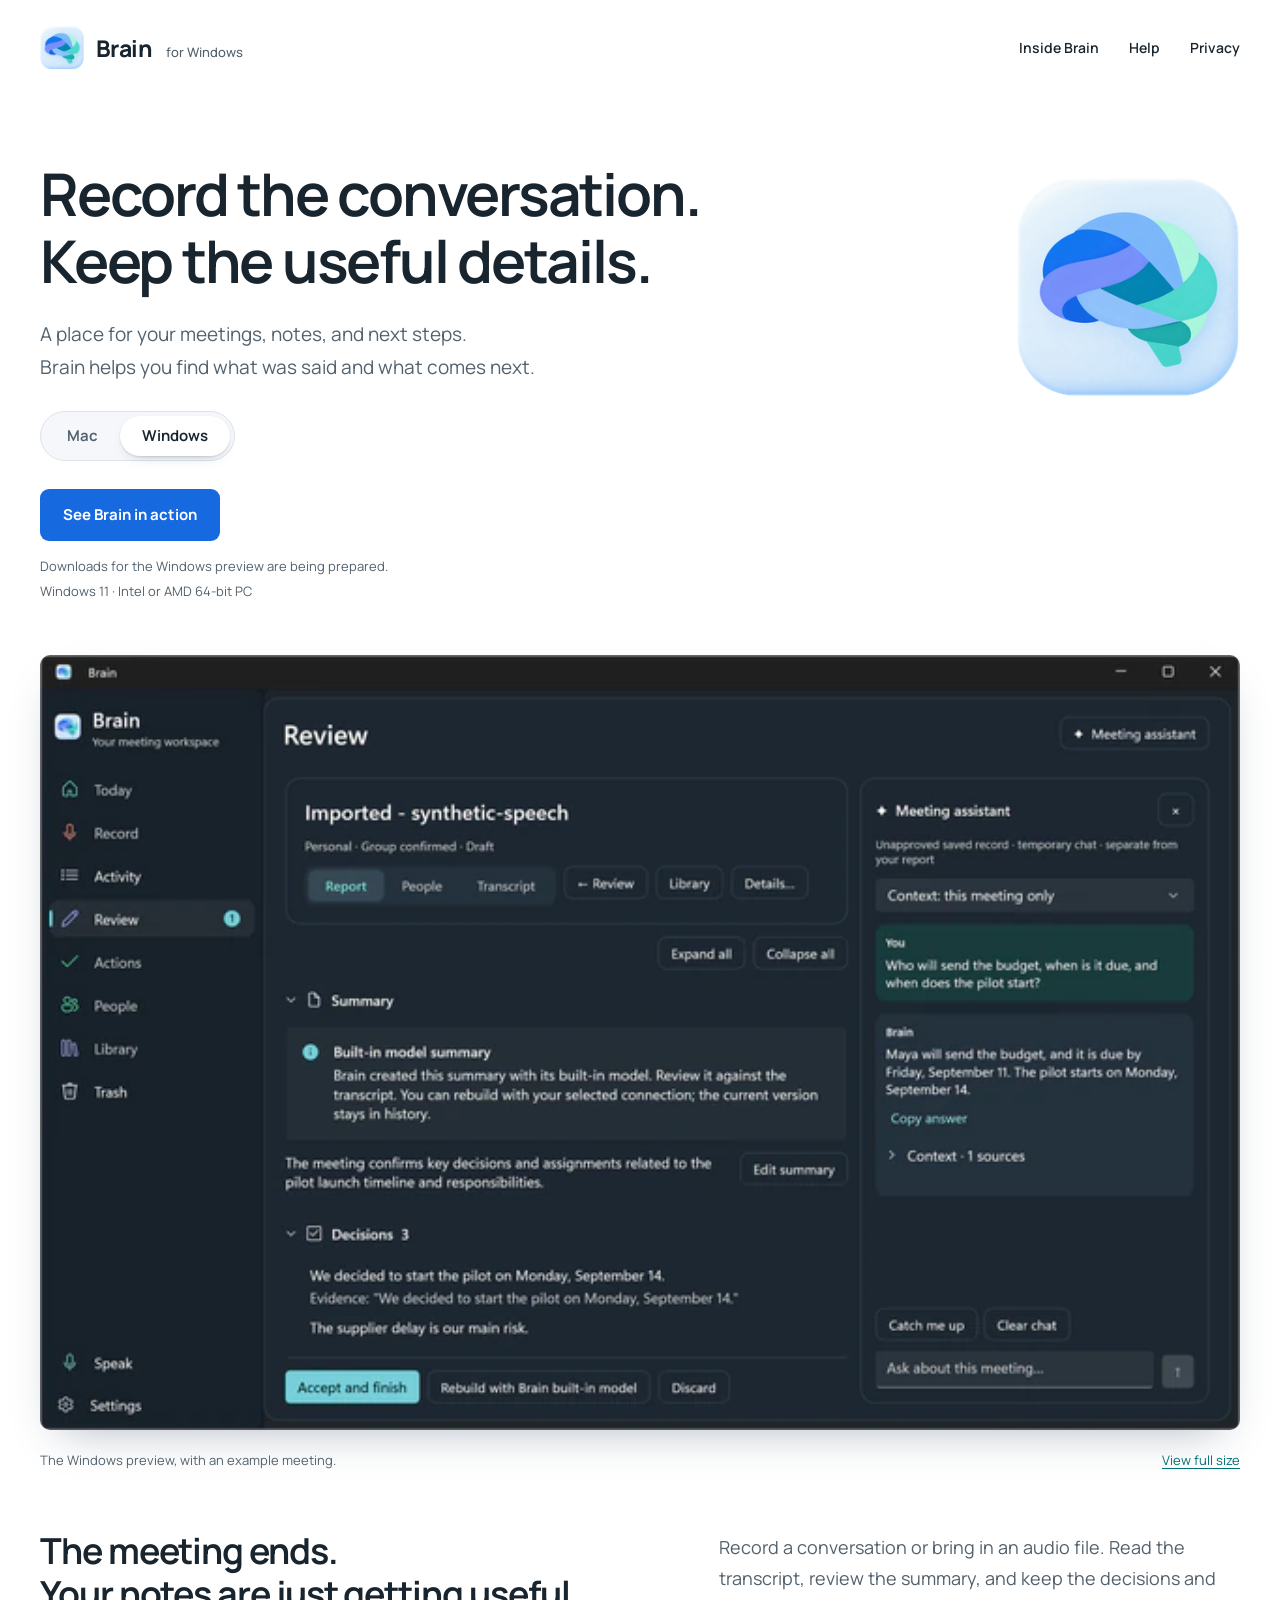
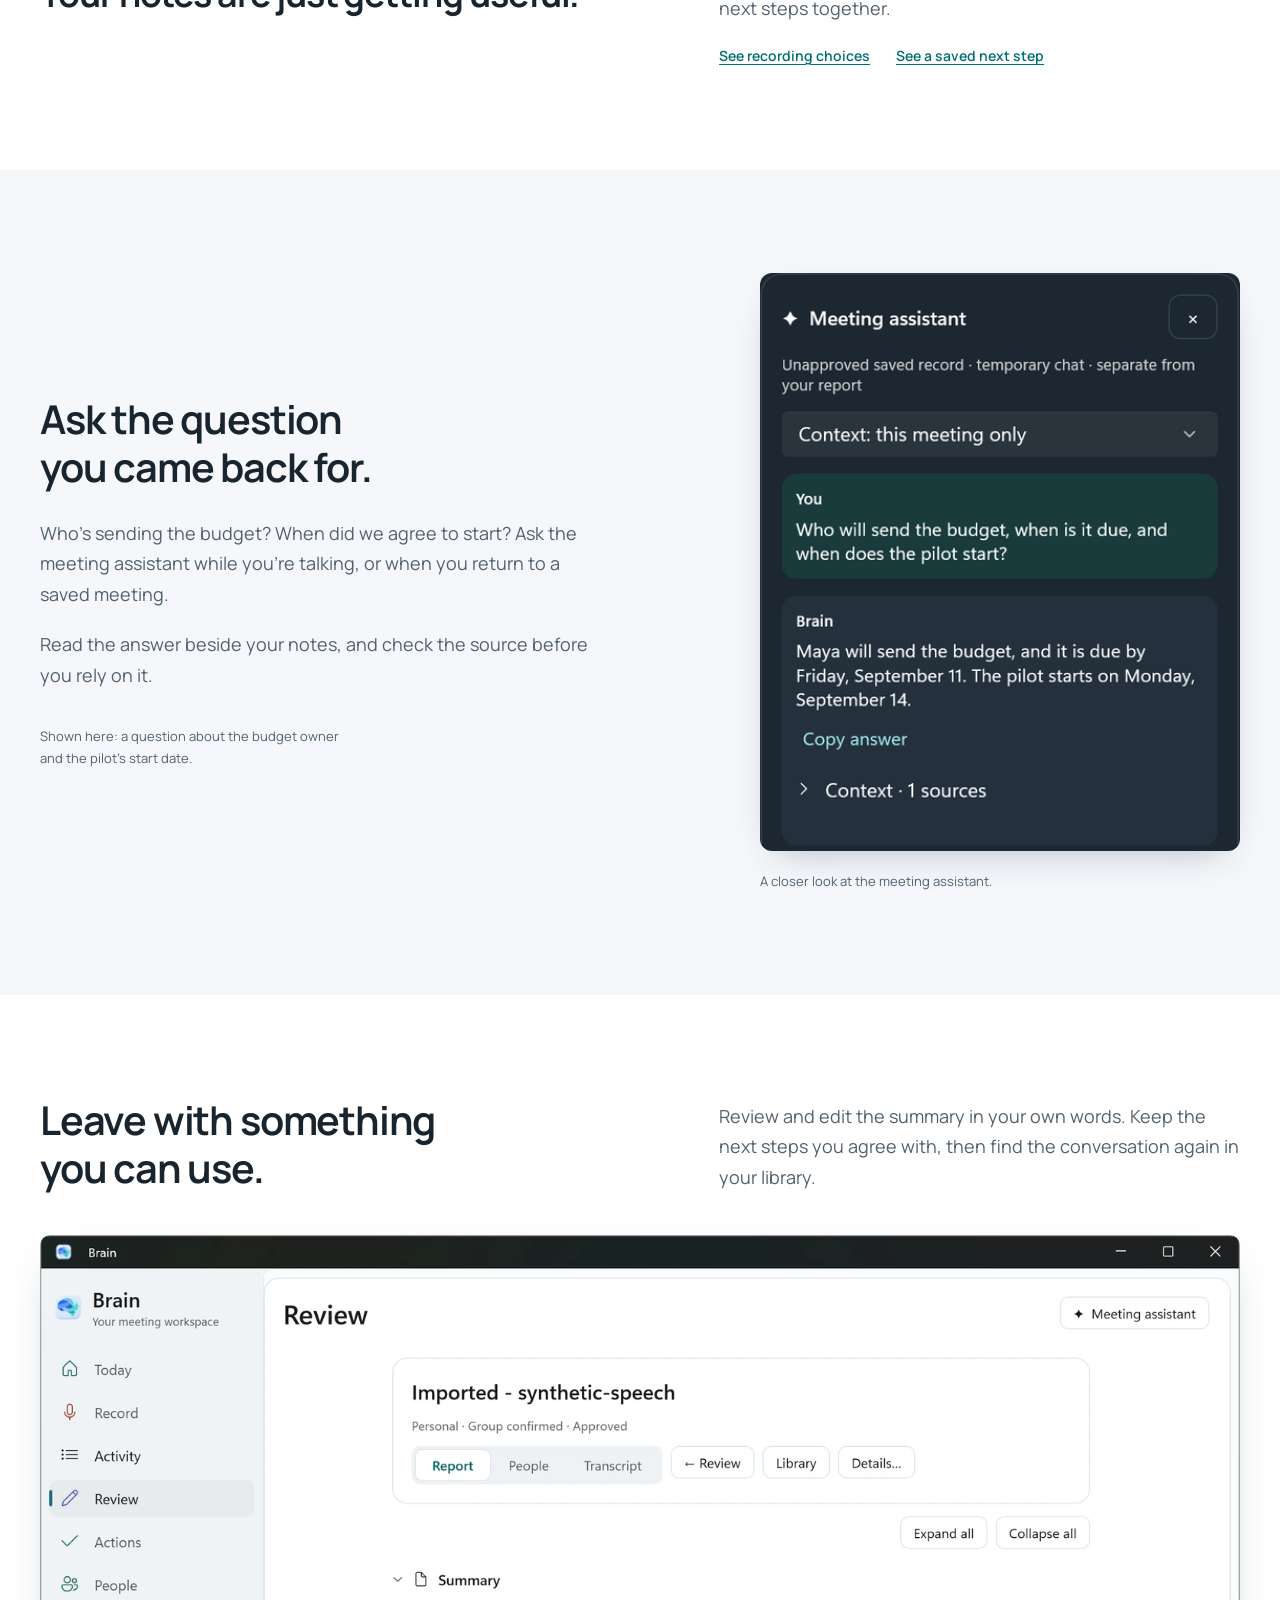
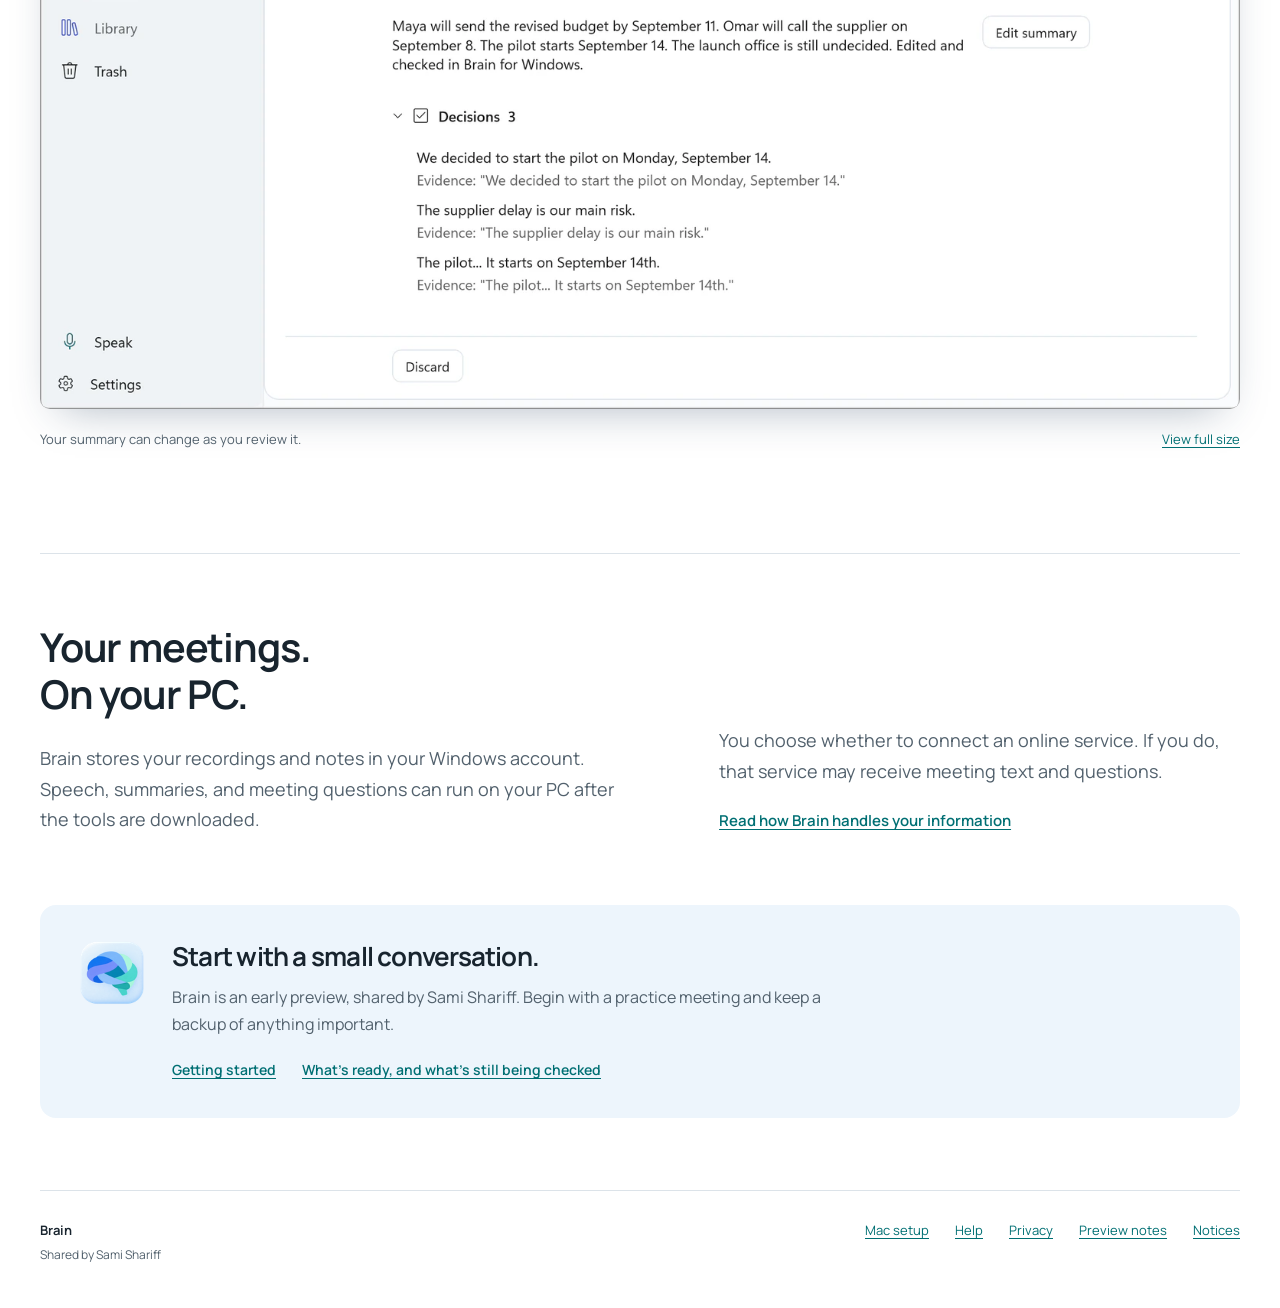
==== commit dc7fb115: "Give Mac the same page set as Windows: platform-aware privacy page, Mac preview notes - privacy.html" ====
--- a/index.html
+++ b/index.html
@@ -95,10 +95,10 @@
     </section>
     <section class="closing-section wrap" aria-labelledby="start-title">
       <img src="assets/brain-icon-96.png" width="64" height="64" alt="" loading="lazy">
-      <div><h2 id="start-title">Start with a small conversation.</h2><p>Brain is an early preview, shared by Sami Shariff. Begin with a practice meeting and keep a backup of anything important.</p><div class="closing-links platform-mac"><a href="mac.html">Install Brain for Mac</a><a href="privacy.html">Your privacy</a></div><div class="closing-links platform-windows"><a href="help.html">Getting started</a><a href="release-notes.html">What’s ready, and what’s still being checked</a></div></div>
+      <div><h2 id="start-title">Start with a small conversation.</h2><p>Brain is an early preview, shared by Sami Shariff. Begin with a practice meeting and keep a backup of anything important.</p><div class="closing-links platform-mac"><a href="mac.html">Install Brain for Mac</a><a href="privacy.html">Your privacy</a><a href="mac-notes.html">What’s ready, and what’s still being checked</a></div><div class="closing-links platform-windows"><a href="help.html">Getting started</a><a href="release-notes.html">What’s ready, and what’s still being checked</a></div></div>
     </section>
   </main>
-  <footer class="site-footer wrap"><p>Brain<span>Shared by Sami Shariff</span></p><nav aria-label="Footer navigation"><a href="mac.html">Mac setup</a><a href="help.html" class="platform-windows">Help</a><a href="privacy.html">Privacy</a><a href="release-notes.html" class="platform-windows">Preview notes</a><a href="notices.html">Notices</a></nav></footer>
+  <footer class="site-footer wrap"><p>Brain<span>Shared by Sami Shariff</span></p><nav aria-label="Footer navigation"><a href="mac.html">Mac setup</a><a href="help.html" class="platform-windows">Help</a><a href="privacy.html">Privacy</a><a href="mac-notes.html" class="platform-mac">Preview notes</a><a href="release-notes.html" class="platform-windows">Preview notes</a><a href="notices.html">Notices</a></nav></footer>
   <script>
   (function () {
     var body = document.body, key = "brain-platform";
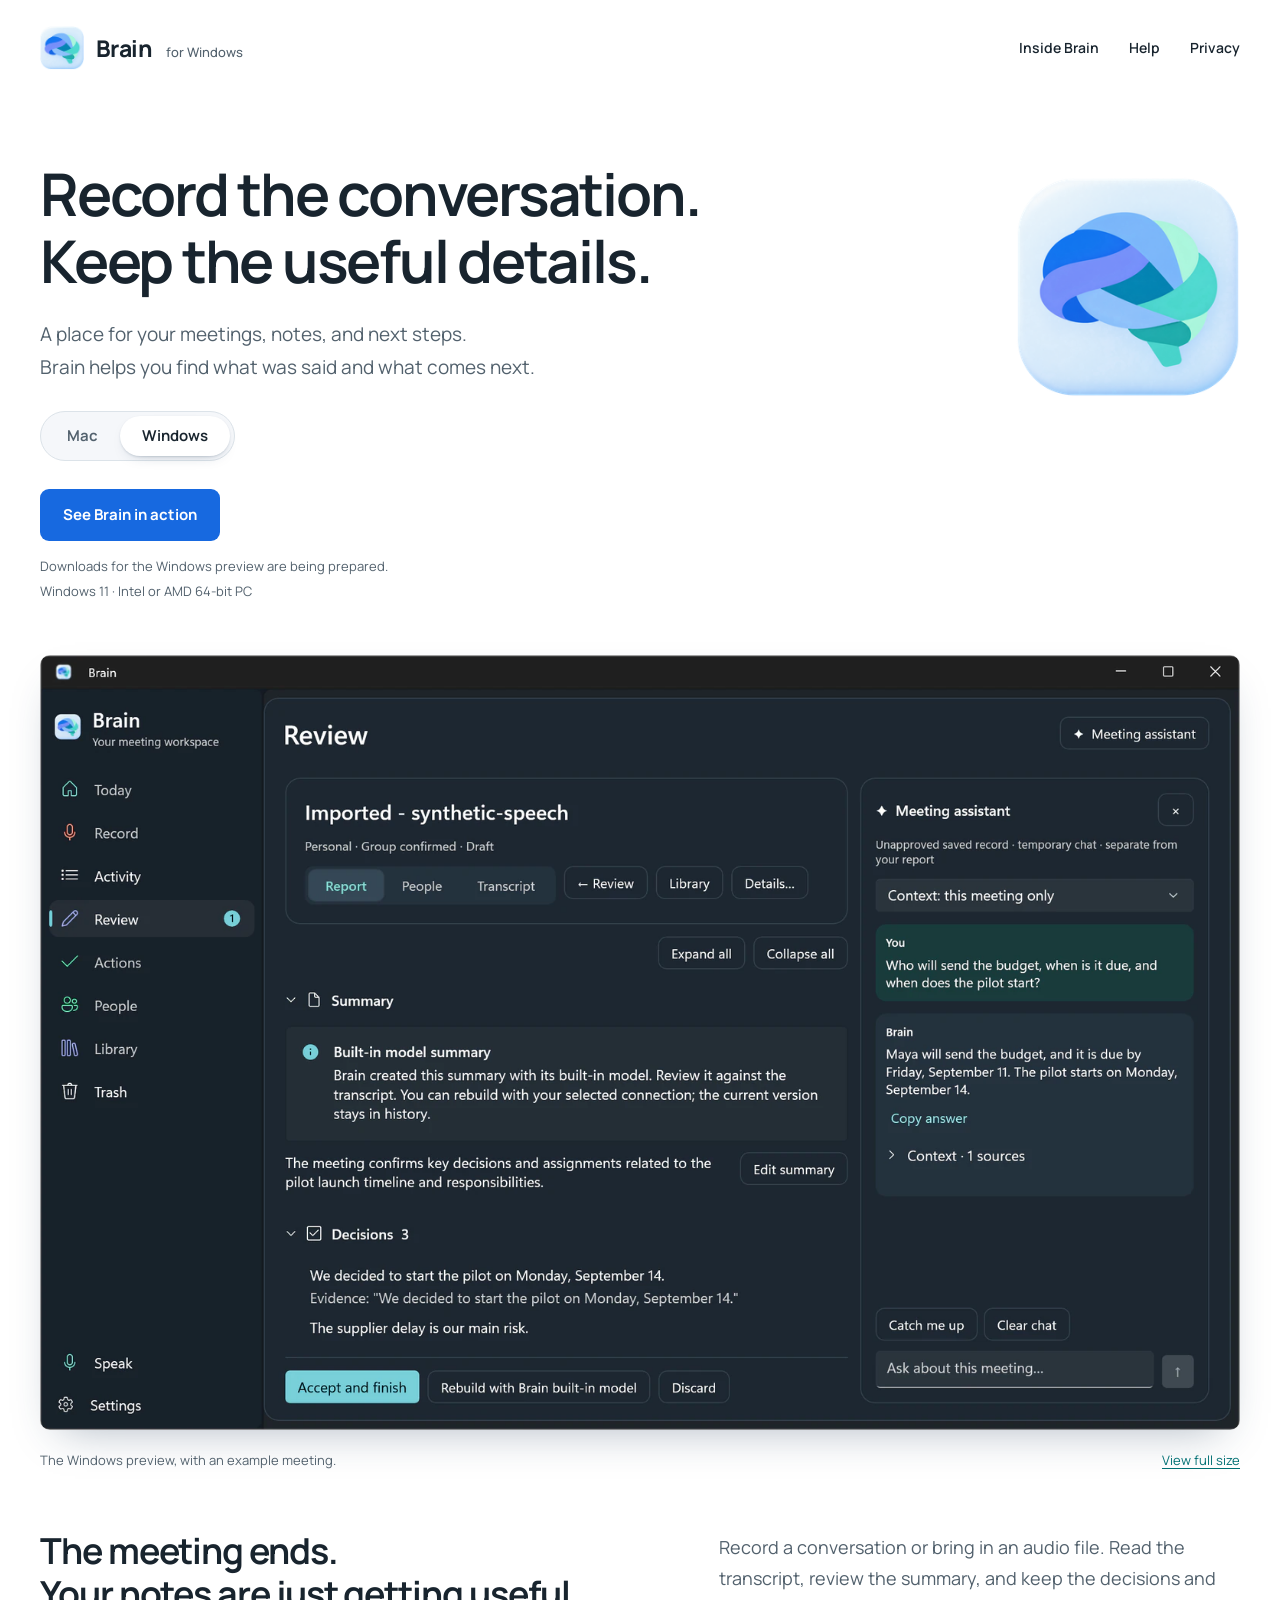
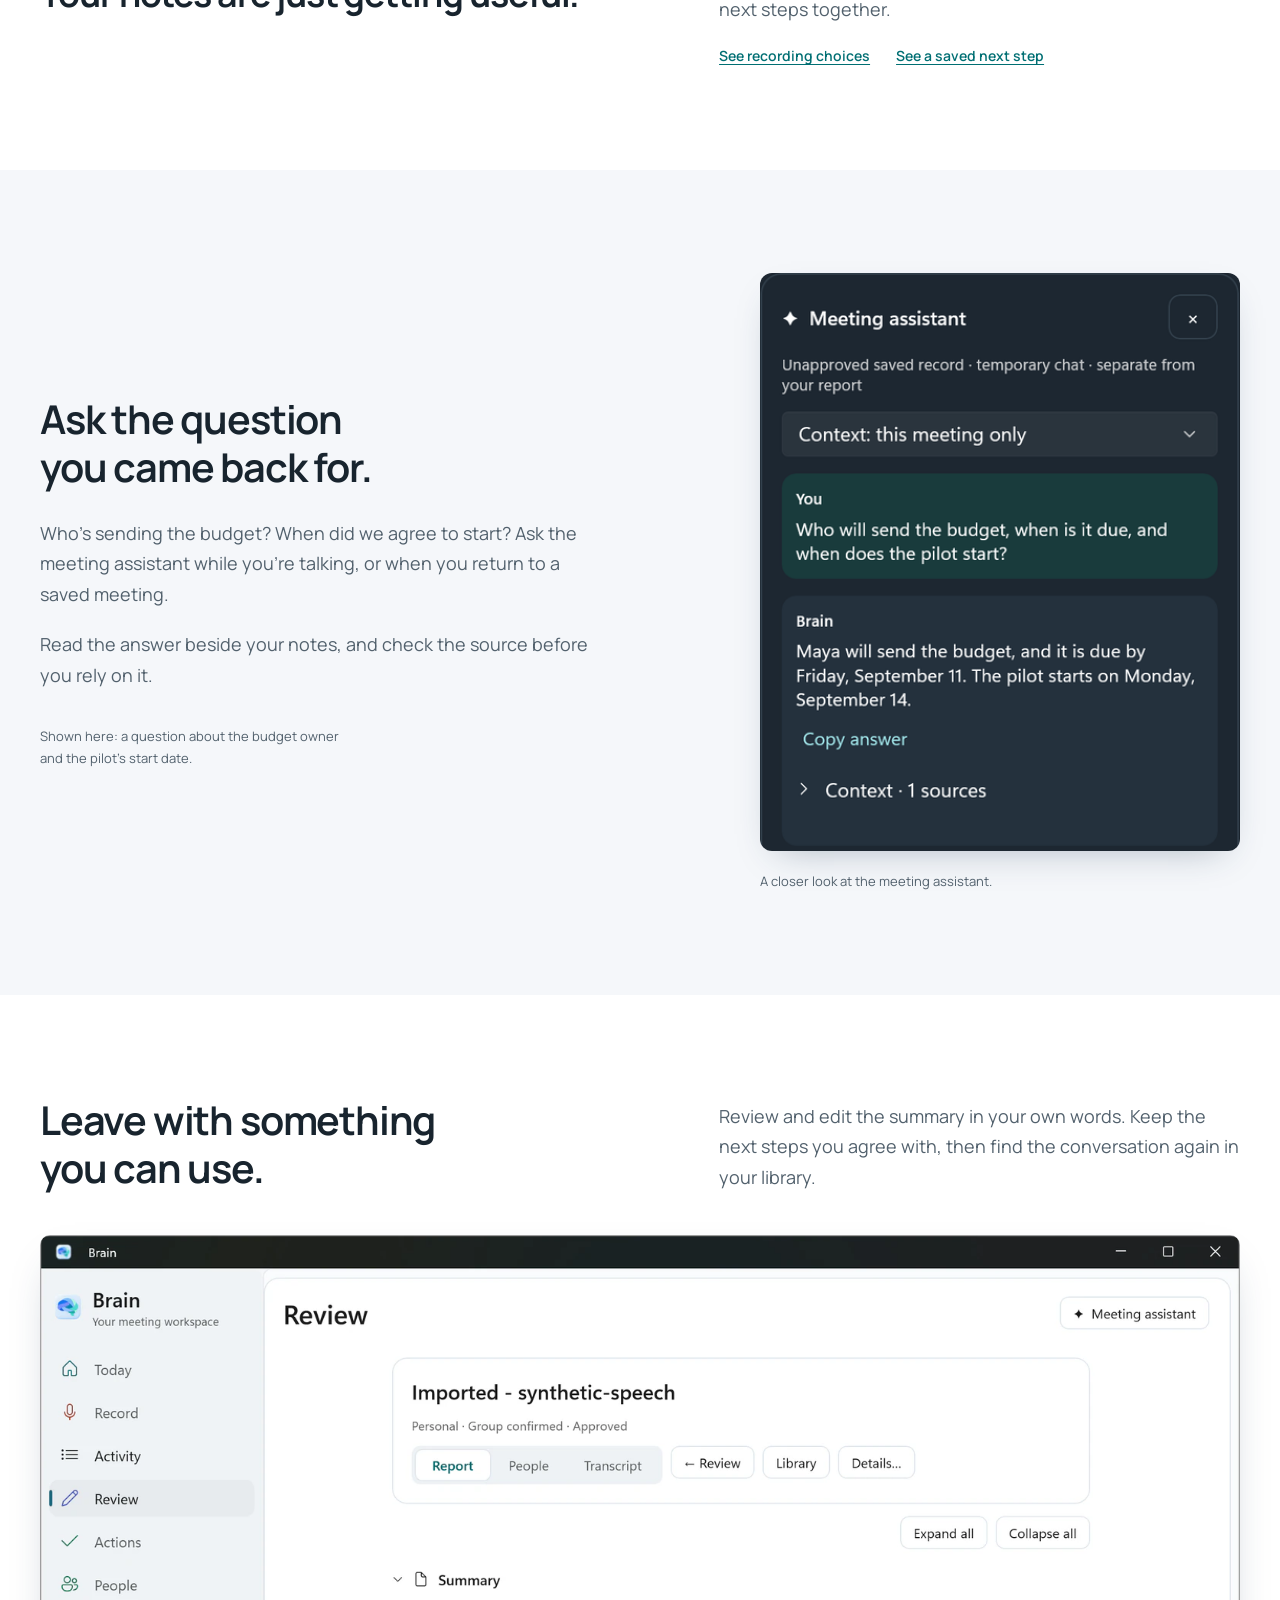
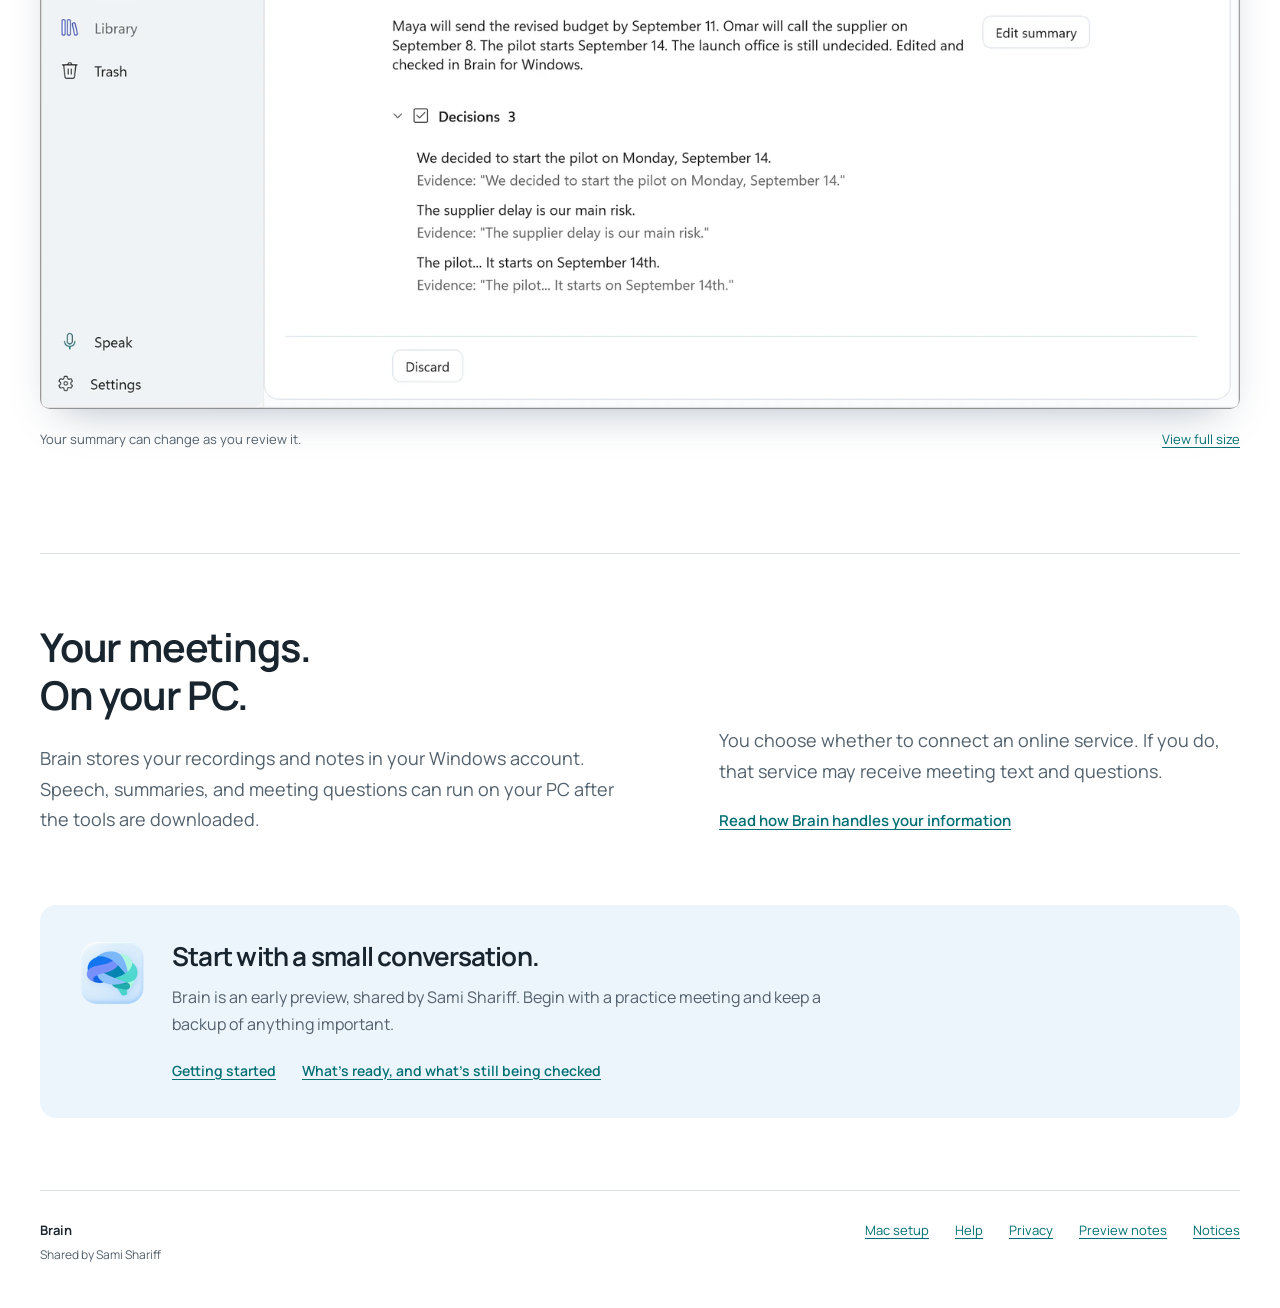
==== commit b9bc0f10: "Brain for Mac 0.2.54: refreshed download Sidebar, typography and layout polish across every tab. App" ====
--- a/index.html
+++ b/index.html
@@ -35,8 +35,8 @@
           <button type="button" class="platform-option" data-platform-choice="mac" aria-pressed="false">Mac</button>
           <button type="button" class="platform-option" data-platform-choice="windows" aria-pressed="true">Windows</button>
         </div>
-        <div class="hero-actions platform-mac"><a class="button" href="https://github.com/samishariff/Brain-Windows-Releases/releases/download/mac-v0.2.53/Brain-0.2.53.dmg">Download Brain for Mac</a><a class="text-link" href="mac.html">Install guide</a></div>
-        <div class="release-state platform-mac"><p class="release-status">Version 0.2.53 &middot; 82 MB</p><p class="muted">macOS 26 (Tahoe) or later &middot; Apple silicon Mac</p></div>
+        <div class="hero-actions platform-mac"><a class="button" href="https://github.com/samishariff/Brain-Windows-Releases/releases/download/mac-v0.2.54/Brain-0.2.54.dmg">Download Brain for Mac</a><a class="text-link" href="mac.html">Install guide</a></div>
+        <div class="release-state platform-mac"><p class="release-status">Version 0.2.54 &middot; 82 MB</p><p class="muted">macOS 26 (Tahoe) or later &middot; Apple silicon Mac</p></div>
         <div class="hero-actions platform-windows"><a class="button" href="index.html#inside-brain">See Brain in action</a></div>
         <div class="release-state platform-windows"><p class="release-status">Downloads for the Windows preview are being prepared.</p><p class="muted">Windows 11 &middot; Intel or AMD 64-bit PC</p></div>
       </div>
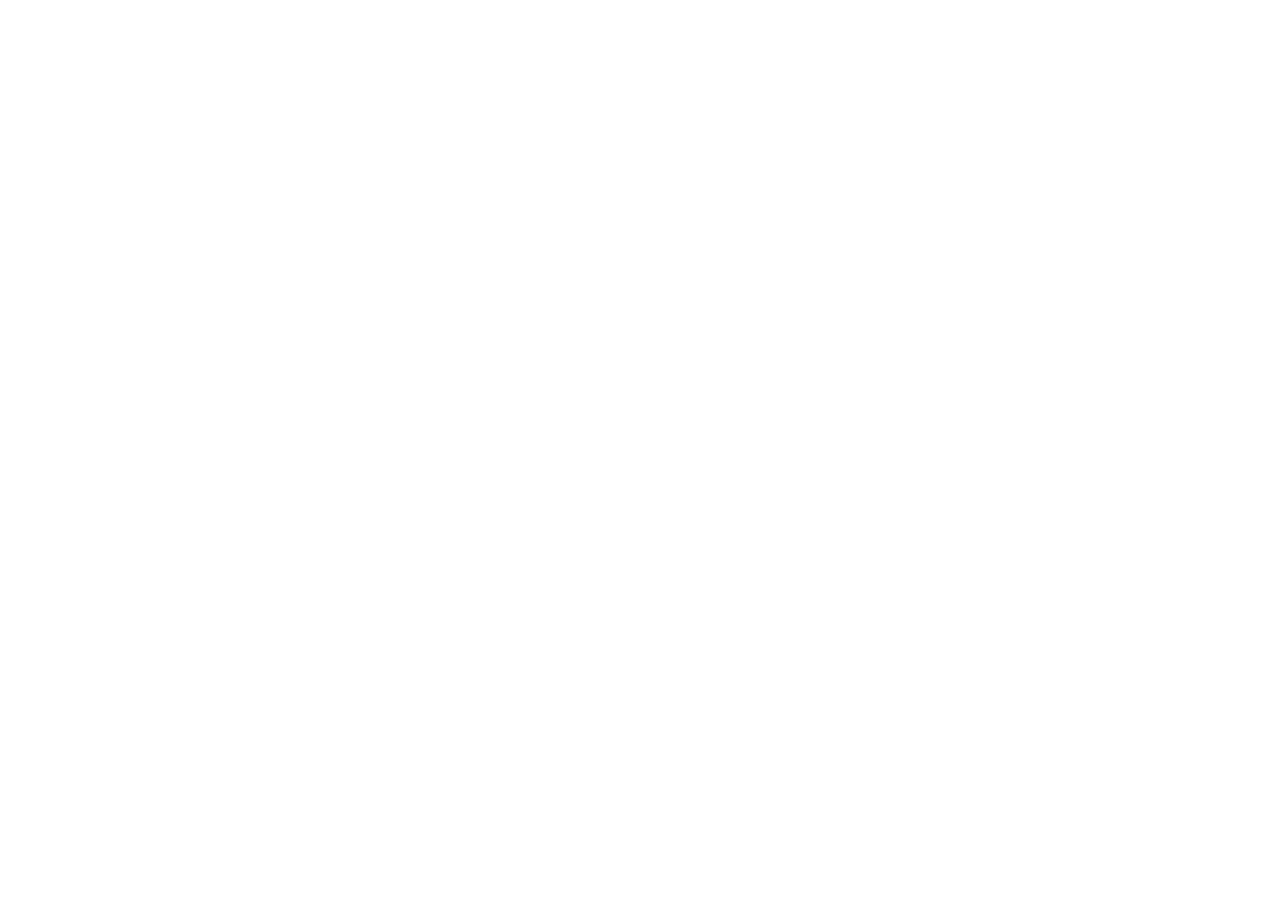
==== commit a9291649: "Redirect every page to the Brain-Meeting website The website now lives at https://samishariff.github" ====
--- a/index.html
+++ b/index.html
@@ -3,121 +3,19 @@
 <head>
   <meta charset="utf-8">
   <meta name="viewport" content="width=device-width,initial-scale=1">
-  <meta name="color-scheme" content="light">
-  <meta name="theme-color" content="#FFFFFF">
-  <meta name="description" content="Record conversations, review the notes, and ask your meetings a question. Meet Brain, your meeting workspace for Mac and Windows.">
+  <meta http-equiv="refresh" content="0; url=https://samishariff.github.io/Brain-Meeting/">
+  <link rel="canonical" href="https://samishariff.github.io/Brain-Meeting/">
+  <meta name="robots" content="noindex">
   <meta property="og:title" content="Brain — for Mac and Windows">
-  <meta property="og:description" content="Record the conversation. Keep the useful details. Brain for Mac is ready to download; the Windows preview is on its way.">
+  <meta property="og:description" content="Brain's website has moved. Record the conversation. Keep the useful details.">
   <meta property="og:type" content="website">
-  <meta property="og:url" content="https://samishariff.github.io/Brain-Windows-Releases/">
-  <meta property="og:image" content="https://samishariff.github.io/Brain-Windows-Releases/assets/brain-social.png">
-  <meta property="og:image:alt" content="The blue and teal Brain logo">
+  <meta property="og:url" content="https://samishariff.github.io/Brain-Meeting/">
+  <meta property="og:image" content="https://samishariff.github.io/Brain-Meeting/assets/brain-social.png">
+  <meta property="og:image:alt" content="Brain for Mac and Windows, with the blue and teal Brain logo">
   <meta name="twitter:card" content="summary_large_image">
-  <title>Brain — Your meeting workspace</title>
-  <link rel="icon" type="image/png" sizes="32x32" href="assets/favicon-32.png">
-  <link rel="apple-touch-icon" href="assets/apple-touch-icon.png">
-  <link rel="preload" href="assets/manrope-variable.woff2" as="font" type="font/woff2" crossorigin>
-  <link rel="stylesheet" href="style.css">
+  <title>Brain has moved</title>
+  <style>body{margin:0;min-height:100vh;display:grid;place-items:center;font-family:system-ui,sans-serif;background:#F7F5F0;color:#16202B}p{font-size:1.1rem}a{color:#0E6B6B}</style>
+  <script>location.replace("https://samishariff.github.io/Brain-Meeting/" + location.hash);</script>
 </head>
-<body data-site-mode="holding" data-platform="windows">
-  <a class="skip-link" href="#main">Skip to content</a>
-  <header class="site-header wrap">
-    <a class="brand" href="index.html" aria-label="Brain home"><img src="assets/brain-icon-96.png" width="44" height="44" alt=""><span>Brain <span class="brand-platform"><span class="platform-mac">for Mac</span><span class="platform-windows">for Windows</span></span></span></a>
-    <nav aria-label="Main navigation"><a href="#inside-brain">Inside Brain</a><a href="mac.html" class="platform-mac">Mac setup</a><a href="help.html" class="platform-windows">Help</a><a href="privacy.html">Privacy</a></nav>
-  </header>
-  <main id="main">
-    <div class="wrap"></div>
-    <section class="hero wrap" aria-labelledby="hero-title">
-      <div class="hero-copy">
-        <h1 id="hero-title">Record the conversation.<br>Keep the useful details.</h1>
-        <p class="hero-intro">A place for your meetings, notes, and next steps.<br class="desktop-break"> Brain helps you find what was said and what comes next.</p>
-        <div class="platform-toggle" role="group" aria-label="Choose your platform">
-          <button type="button" class="platform-option" data-platform-choice="mac" aria-pressed="false">Mac</button>
-          <button type="button" class="platform-option" data-platform-choice="windows" aria-pressed="true">Windows</button>
-        </div>
-        <div class="hero-actions platform-mac"><a class="button" href="https://github.com/samishariff/Brain-Windows-Releases/releases/download/mac-v0.2.54/Brain-0.2.54.dmg">Download Brain for Mac</a><a class="text-link" href="mac.html">Install guide</a></div>
-        <div class="release-state platform-mac"><p class="release-status">Version 0.2.54 &middot; 82 MB</p><p class="muted">macOS 26 (Tahoe) or later &middot; Apple silicon Mac</p></div>
-        <div class="hero-actions platform-windows"><a class="button" href="index.html#inside-brain">See Brain in action</a></div>
-        <div class="release-state platform-windows"><p class="release-status">Downloads for the Windows preview are being prepared.</p><p class="muted">Windows 11 &middot; Intel or AMD 64-bit PC</p></div>
-      </div>
-      <img class="hero-logo" src="assets/brain-icon-512.png" srcset="assets/brain-icon-256.png 256w, assets/brain-icon-512.png 512w" sizes="(max-width: 700px) 112px, 224px" width="224" height="224" alt="Brain’s blue and teal ribbon logo" fetchpriority="high">
-    </section>
-    <section class="product-view wrap" id="inside-brain" aria-label="Inside Brain">
-      <figure class="app-figure platform-mac">
-        <a class="screenshot-link" href="assets/mac-meeting-chat-1568.webp" aria-label="Open the full-size screenshot of Brain for Mac recording a Teams call with the meeting helper open">
-          <img class="app-screenshot" src="assets/mac-meeting-chat-1000.webp" srcset="assets/mac-meeting-chat-640.webp 640w, assets/mac-meeting-chat-1000.webp 1000w, assets/mac-meeting-chat-1568.webp 1568w" sizes="(max-width: 1248px) calc(100vw - 48px), 1200px" width="1568" height="1008" alt="Brain for Mac recording a Teams call: a live transcript in readable paragraphs on the left, and the meeting helper on the right catching up on the decision, an open question, and the next steps." fetchpriority="high">
-        </a>
-        <figcaption><span>Brain for Mac during a call, with an example meeting.</span><a href="assets/mac-meeting-chat-1568.webp">View full size</a></figcaption>
-      </figure>
-      <figure class="app-figure platform-windows">
-        <a class="screenshot-link" href="assets/meeting-chat-1568.webp" aria-label="Open the full-size screenshot of Brain’s meeting report and chat">
-          <img class="app-screenshot" src="assets/meeting-chat-1000.webp" srcset="assets/meeting-chat-640.webp 640w, assets/meeting-chat-1000.webp 1000w, assets/meeting-chat-1568.webp 1568w" sizes="(max-width: 1248px) calc(100vw - 48px), 1200px" width="1568" height="1012" alt="Brain’s Windows app with a meeting summary, decisions, and a chat answer identifying who will send the budget and when it is due." fetchpriority="high">
-        </a>
-        <figcaption><span>The Windows preview, with an example meeting.</span><a href="assets/meeting-chat-1568.webp">View full size</a></figcaption>
-      </figure>
-      <div class="product-intro">
-        <h2>The meeting ends.<br>Your notes are just getting useful.</h2>
-        <div><p>Record a conversation or bring in an audio file. Read the transcript, review the summary, and keep the decisions and next steps together.</p><div class="closing-links platform-mac"><a href="assets/mac-meeting-chat-1568.webp">See the live transcript</a><a href="assets/mac-meeting-actions-1568.webp">See a saved next step</a></div><div class="closing-links platform-windows"><a href="assets/meeting-record-1568.webp">See recording choices</a><a href="assets/meeting-actions-1568.webp">See a saved next step</a></div></div>
-      </div>
-    </section>
-    <section class="chat-section" aria-labelledby="chat-title">
-      <div class="feature-layout wrap">
-        <div class="feature-copy">
-          <h2 id="chat-title">Ask the question<br>you came back for.</h2>
-          <p>Who’s sending the budget? When did we agree to start? Ask the meeting <span class="platform-mac">helper while the call is still going</span><span class="platform-windows">assistant while you’re talking</span>, or when you return to a saved meeting.</p>
-          <p>Read the answer beside your notes, and check the source before you rely on it.</p>
-          <p class="detail-caption"><span class="platform-mac">Shown here: a catch-up during a call, with the decision, the open question, and the next steps.</span><span class="platform-windows">Shown here: a question about the budget owner and the pilot’s start date.</span></p>
-        </div>
-        <figure class="detail-figure platform-mac">
-          <a class="screenshot-link" href="assets/mac-meeting-chat-detail.webp" aria-label="Open a full-size detail of the meeting helper on Mac"><img class="chat-detail" src="assets/mac-meeting-chat-detail.webp" width="458" height="437" alt="The meeting helper on Mac answering “catch me up”: a useful next response, what to keep in mind, and a table of next steps by topic." loading="lazy" decoding="async"></a>
-          <figcaption>A closer look at the meeting helper.</figcaption>
-        </figure>
-        <figure class="detail-figure platform-windows">
-          <a class="screenshot-link" href="assets/meeting-chat-detail.webp" aria-label="Open a full-size detail of the meeting assistant"><img class="chat-detail" src="assets/meeting-chat-detail.webp" width="458" height="552" alt="An example meeting question and Brain’s answer: Maya will send the budget by September 11; the pilot starts September 14." loading="lazy" decoding="async"></a>
-          <figcaption>A closer look at the meeting assistant.</figcaption>
-        </figure>
-      </div>
-    </section>
-    <section class="notes-section wrap" aria-labelledby="notes-title">
-      <div class="section-heading"><h2 id="notes-title">Leave with something<br>you can use.</h2><p>Review and edit the summary in your own words. Keep the next steps you agree with, then find the conversation again in your library.</p></div>
-      <figure class="app-figure summary-figure platform-mac">
-        <a class="screenshot-link" href="assets/mac-meeting-summary-1568.webp" aria-label="Open the full-size screenshot of a meeting under review in Brain for Mac"><img class="app-screenshot" src="assets/mac-meeting-summary-1000.webp" srcset="assets/mac-meeting-summary-640.webp 640w, assets/mac-meeting-summary-1000.webp 1000w, assets/mac-meeting-summary-1568.webp 1568w" sizes="(max-width: 1248px) calc(100vw - 48px), 1200px" width="1568" height="1022" alt="An example meeting under review in Brain for Mac: an editable summary, numbered decisions with timestamps, and the accept and approval controls." loading="lazy" decoding="async"></a>
-        <figcaption><span>Your summary can change as you review it.</span><a href="assets/mac-meeting-summary-1568.webp">View full size</a></figcaption>
-      </figure>
-      <figure class="app-figure summary-figure platform-windows">
-        <a class="screenshot-link" href="assets/meeting-summary-1568.webp" aria-label="Open the full-size screenshot of a saved meeting summary"><img class="app-screenshot" src="assets/meeting-summary-1000.webp" srcset="assets/meeting-summary-640.webp 640w, assets/meeting-summary-1000.webp 1000w, assets/meeting-summary-1568.webp 1568w" sizes="(max-width: 1248px) calc(100vw - 48px), 1200px" width="1568" height="1012" alt="A saved example meeting in Brain, with an editable summary and decisions linked to transcript evidence." loading="lazy" decoding="async"></a>
-        <figcaption><span>Your summary can change as you review it.</span><a href="assets/meeting-summary-1568.webp">View full size</a></figcaption>
-      </figure>
-    </section>
-    <section class="privacy-section wrap" aria-labelledby="privacy-title">
-      <div><h2 id="privacy-title">Your meetings.<br>On your <span class="platform-mac">Mac</span><span class="platform-windows">PC</span>.</h2><p>Brain stores your recordings and notes in your <span class="platform-mac">Mac</span><span class="platform-windows">Windows</span> account. Speech, summaries, and meeting questions can run on your <span class="platform-mac">Mac</span><span class="platform-windows">PC</span> after the tools are downloaded.</p></div>
-      <div class="privacy-detail"><p>You choose whether to connect an online service. If you do, that service may receive meeting text and questions.</p><a class="text-link" href="privacy.html">Read how Brain handles your information</a></div>
-    </section>
-    <section class="closing-section wrap" aria-labelledby="start-title">
-      <img src="assets/brain-icon-96.png" width="64" height="64" alt="" loading="lazy">
-      <div><h2 id="start-title">Start with a small conversation.</h2><p>Brain is an early preview, shared by Sami Shariff. Begin with a practice meeting and keep a backup of anything important.</p><div class="closing-links platform-mac"><a href="mac.html">Install Brain for Mac</a><a href="privacy.html">Your privacy</a><a href="mac-notes.html">What’s ready, and what’s still being checked</a></div><div class="closing-links platform-windows"><a href="help.html">Getting started</a><a href="release-notes.html">What’s ready, and what’s still being checked</a></div></div>
-    </section>
-  </main>
-  <footer class="site-footer wrap"><p>Brain<span>Shared by Sami Shariff</span></p><nav aria-label="Footer navigation"><a href="mac.html">Mac setup</a><a href="help.html" class="platform-windows">Help</a><a href="privacy.html">Privacy</a><a href="mac-notes.html" class="platform-mac">Preview notes</a><a href="release-notes.html" class="platform-windows">Preview notes</a><a href="notices.html">Notices</a></nav></footer>
-  <script>
-  (function () {
-    var body = document.body, key = "brain-platform";
-    function apply(p) {
-      body.setAttribute("data-platform", p);
-      document.querySelectorAll("[data-platform-choice]").forEach(function (b) {
-        b.setAttribute("aria-pressed", b.getAttribute("data-platform-choice") === p ? "true" : "false");
-      });
-    }
-    var saved = null; try { saved = localStorage.getItem(key); } catch (e) {}
-    var isMac = /Mac|iPhone|iPad/.test(navigator.platform || "") || /Macintosh/.test(navigator.userAgent || "");
-    apply(saved === "mac" || saved === "windows" ? saved : (isMac ? "mac" : "windows"));
-    document.querySelectorAll("[data-platform-choice]").forEach(function (b) {
-      b.addEventListener("click", function () {
-        var p = b.getAttribute("data-platform-choice"); apply(p);
-        try { localStorage.setItem(key, p); } catch (e) {}
-      });
-    });
-  })();
-  </script>
-</body>
+<body><p>Brain's website has moved to <a href="https://samishariff.github.io/Brain-Meeting/">https://samishariff.github.io/Brain-Meeting/</a>.</p></body>
 </html>
